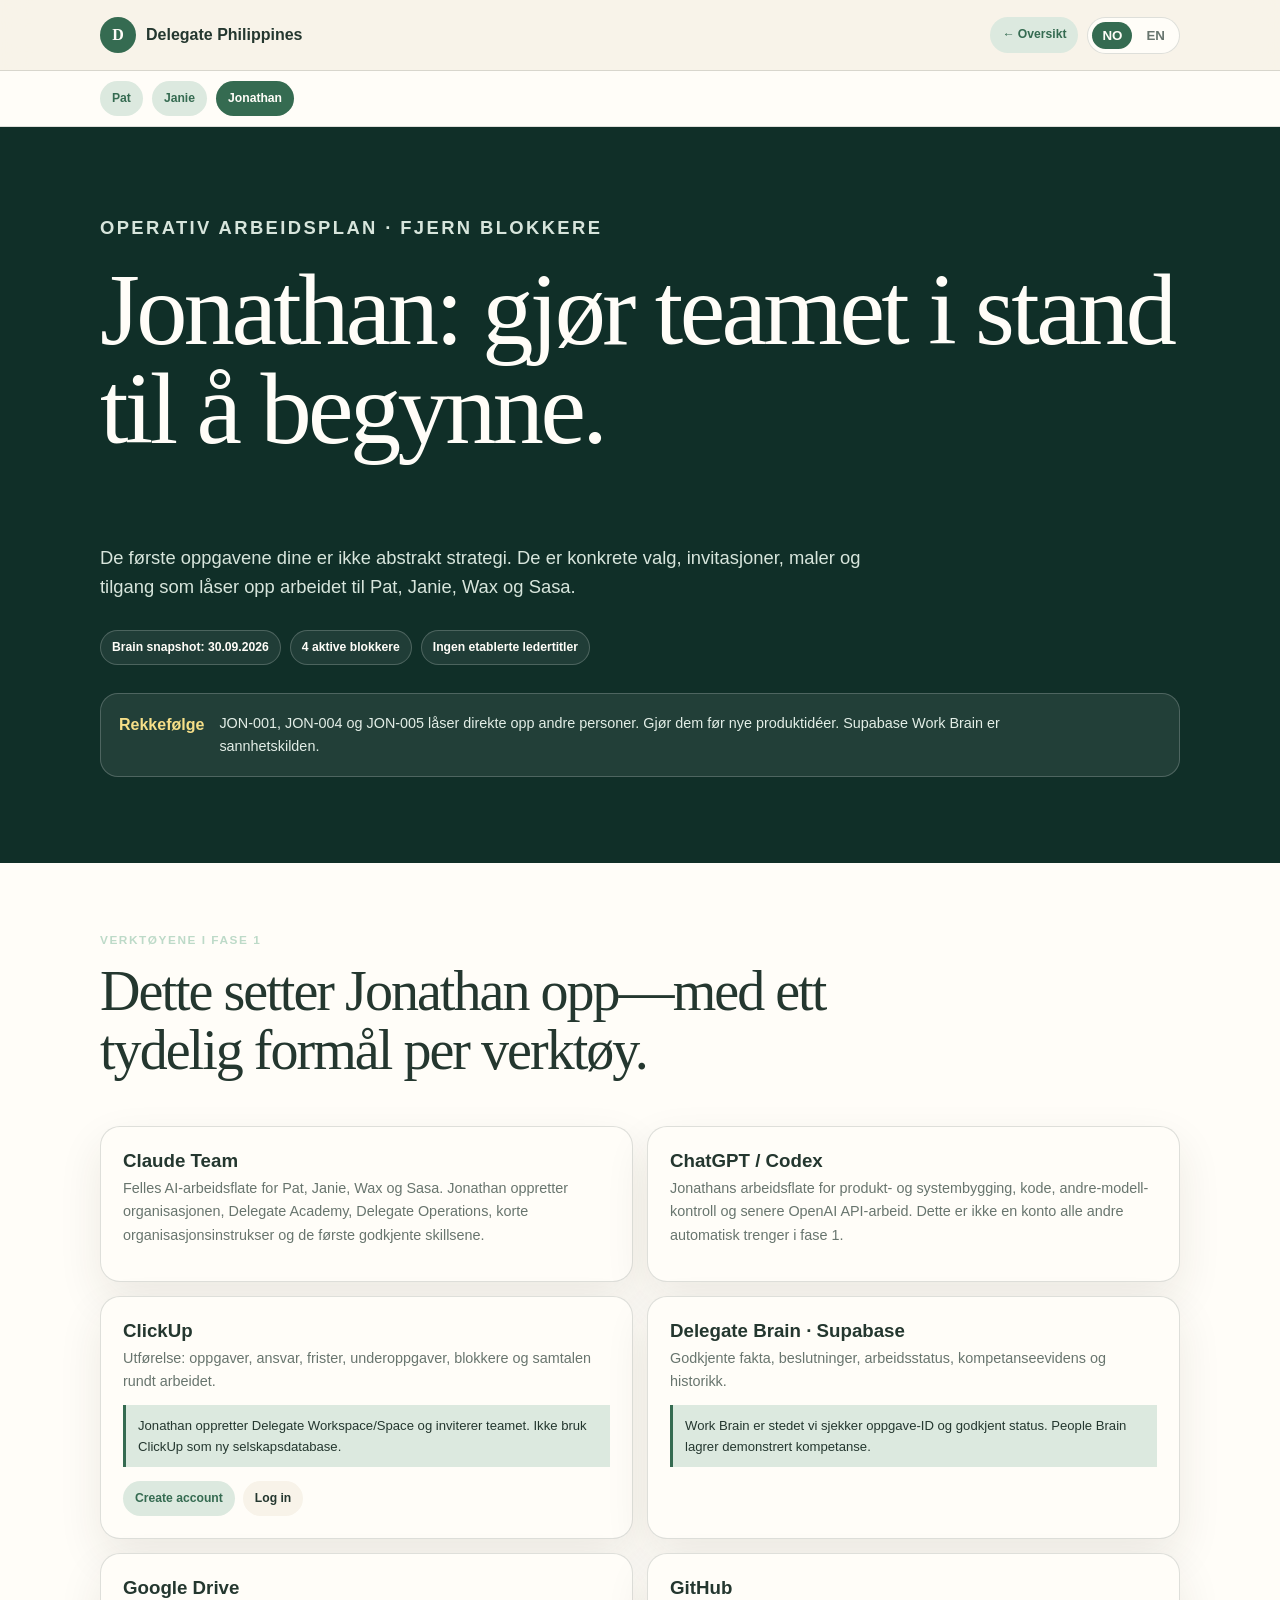
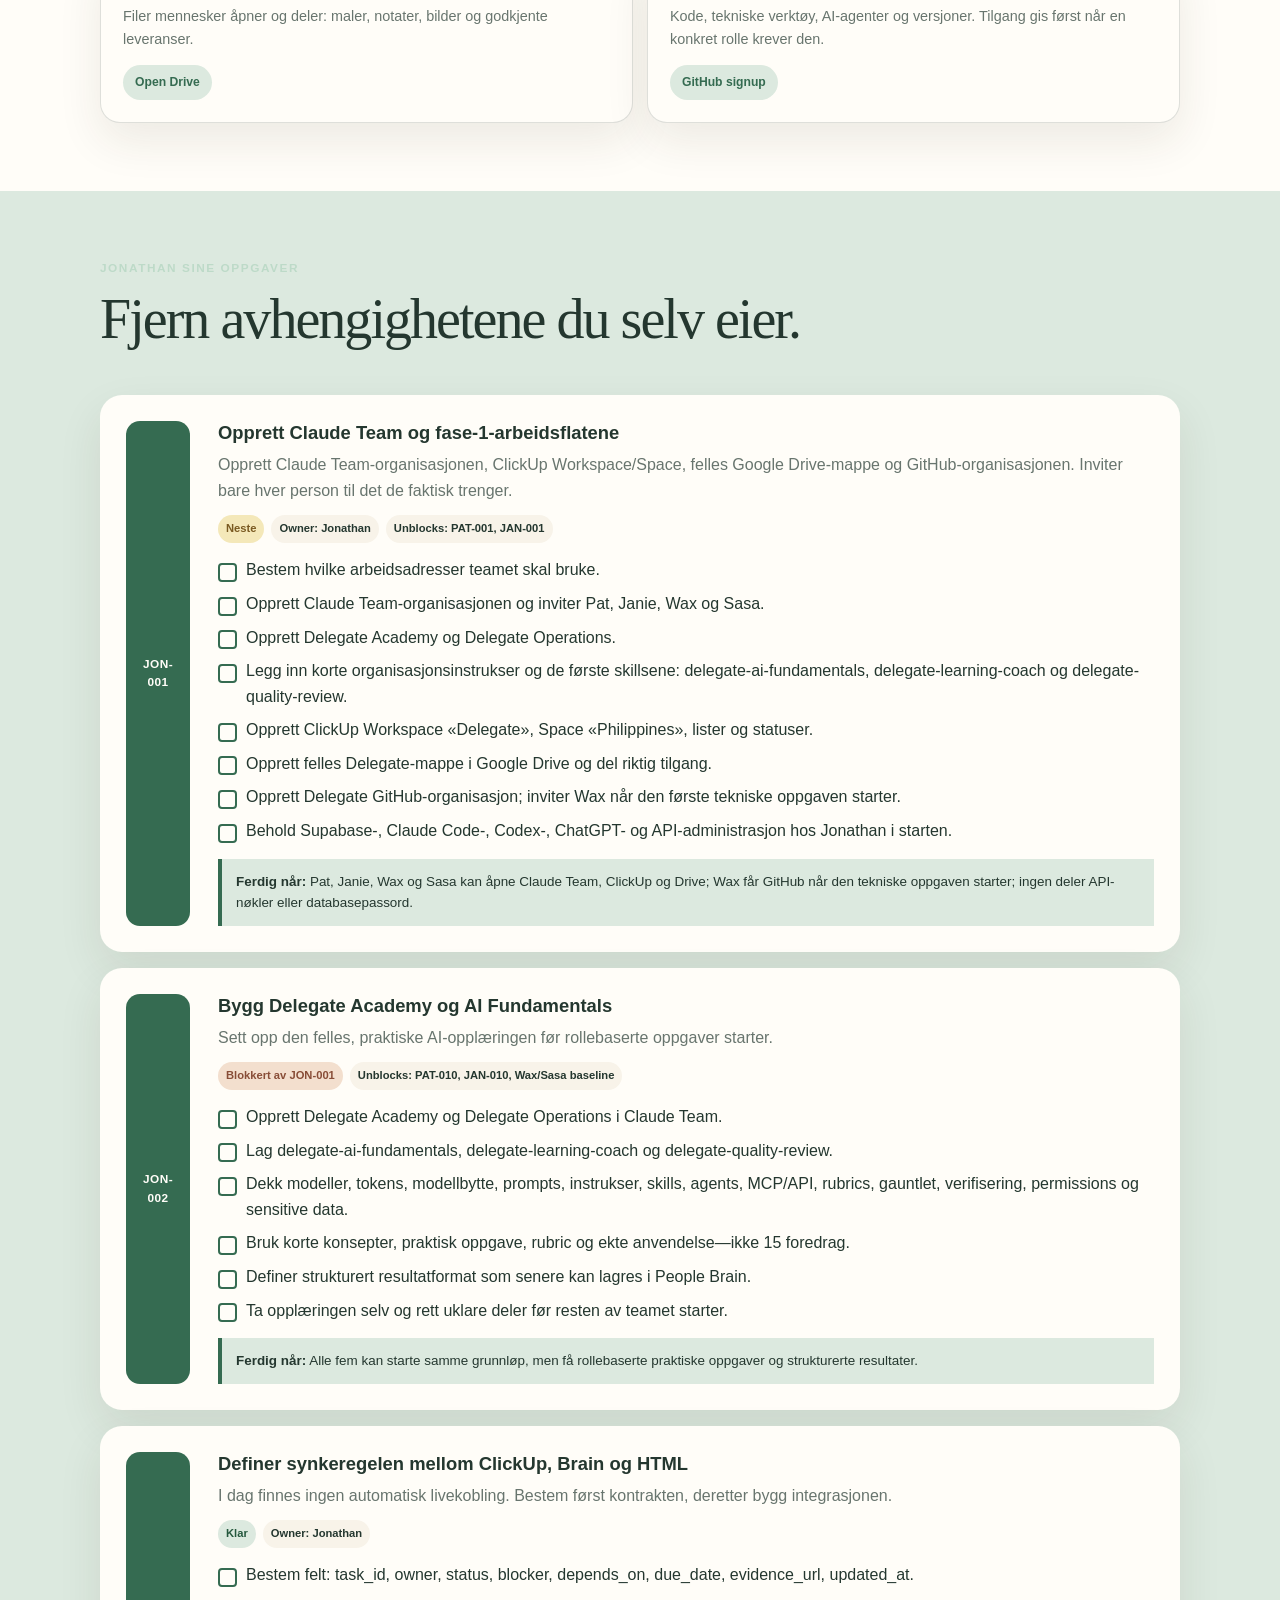
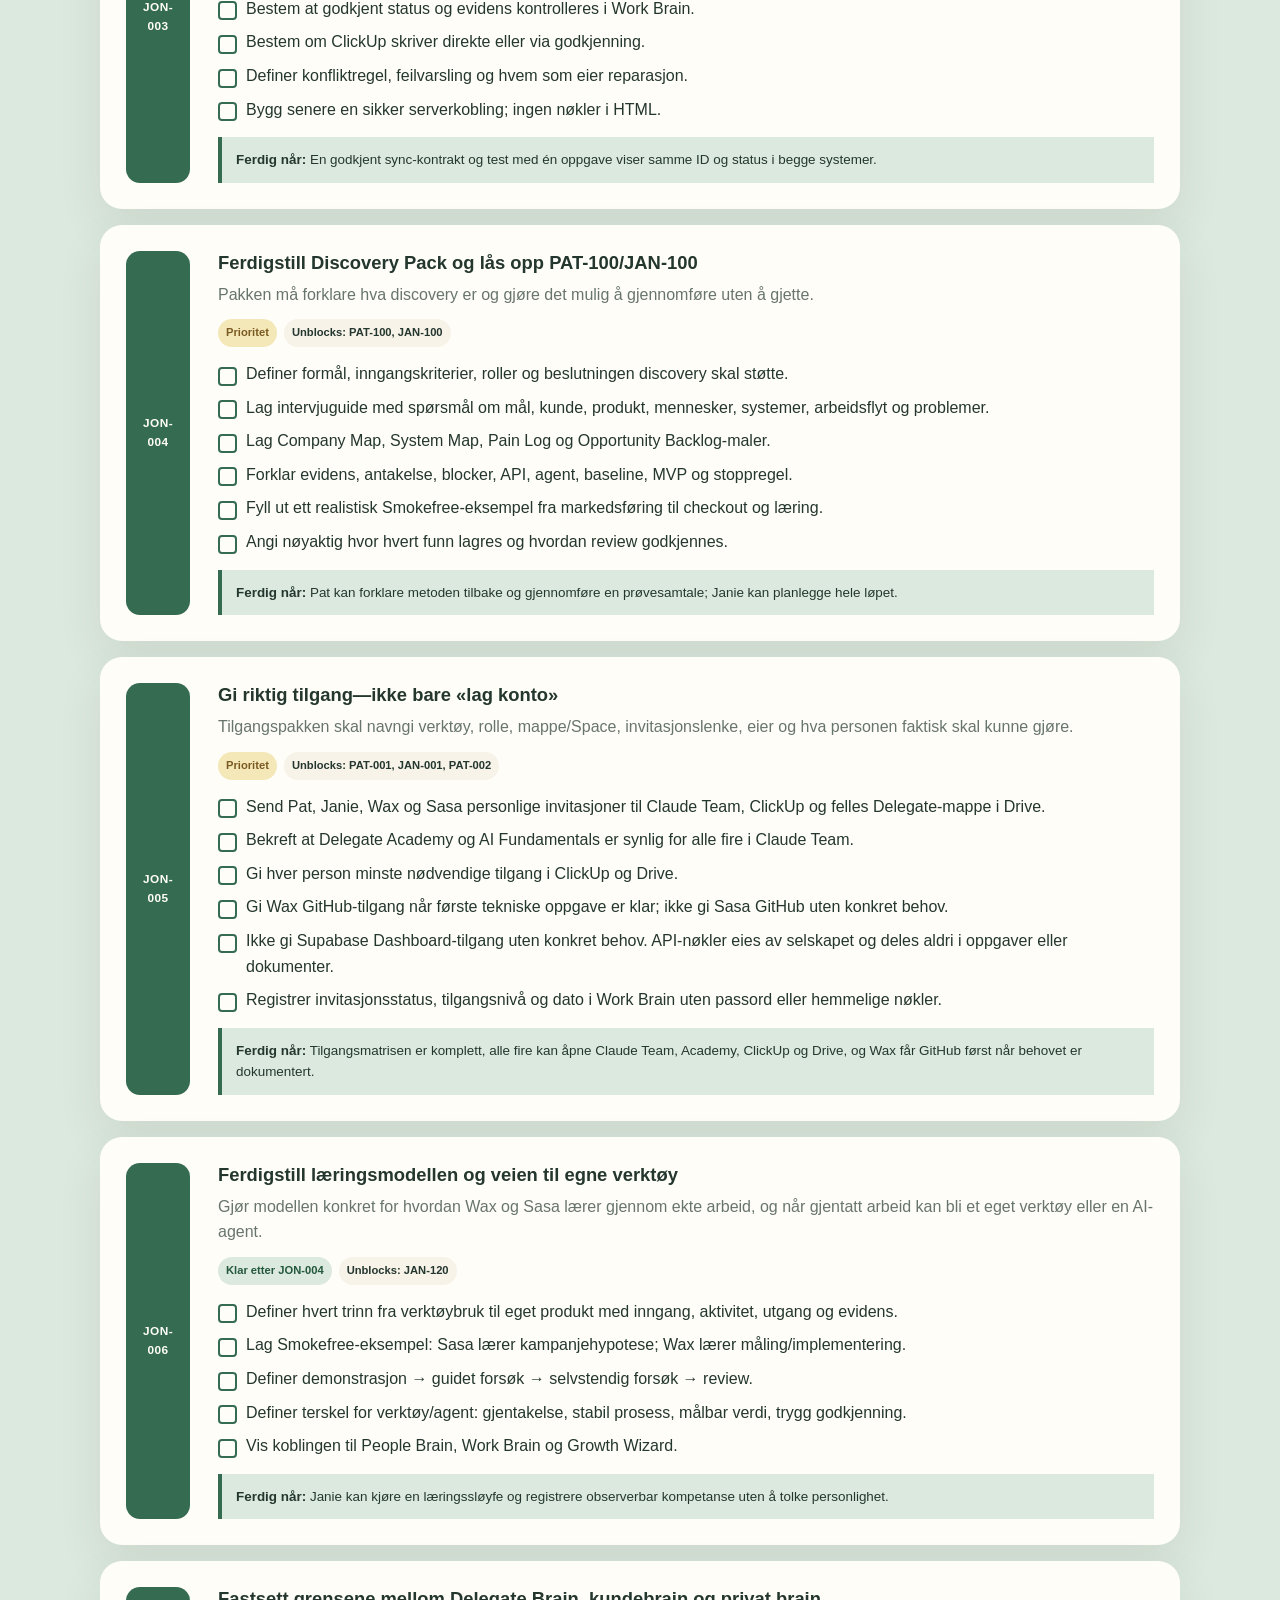
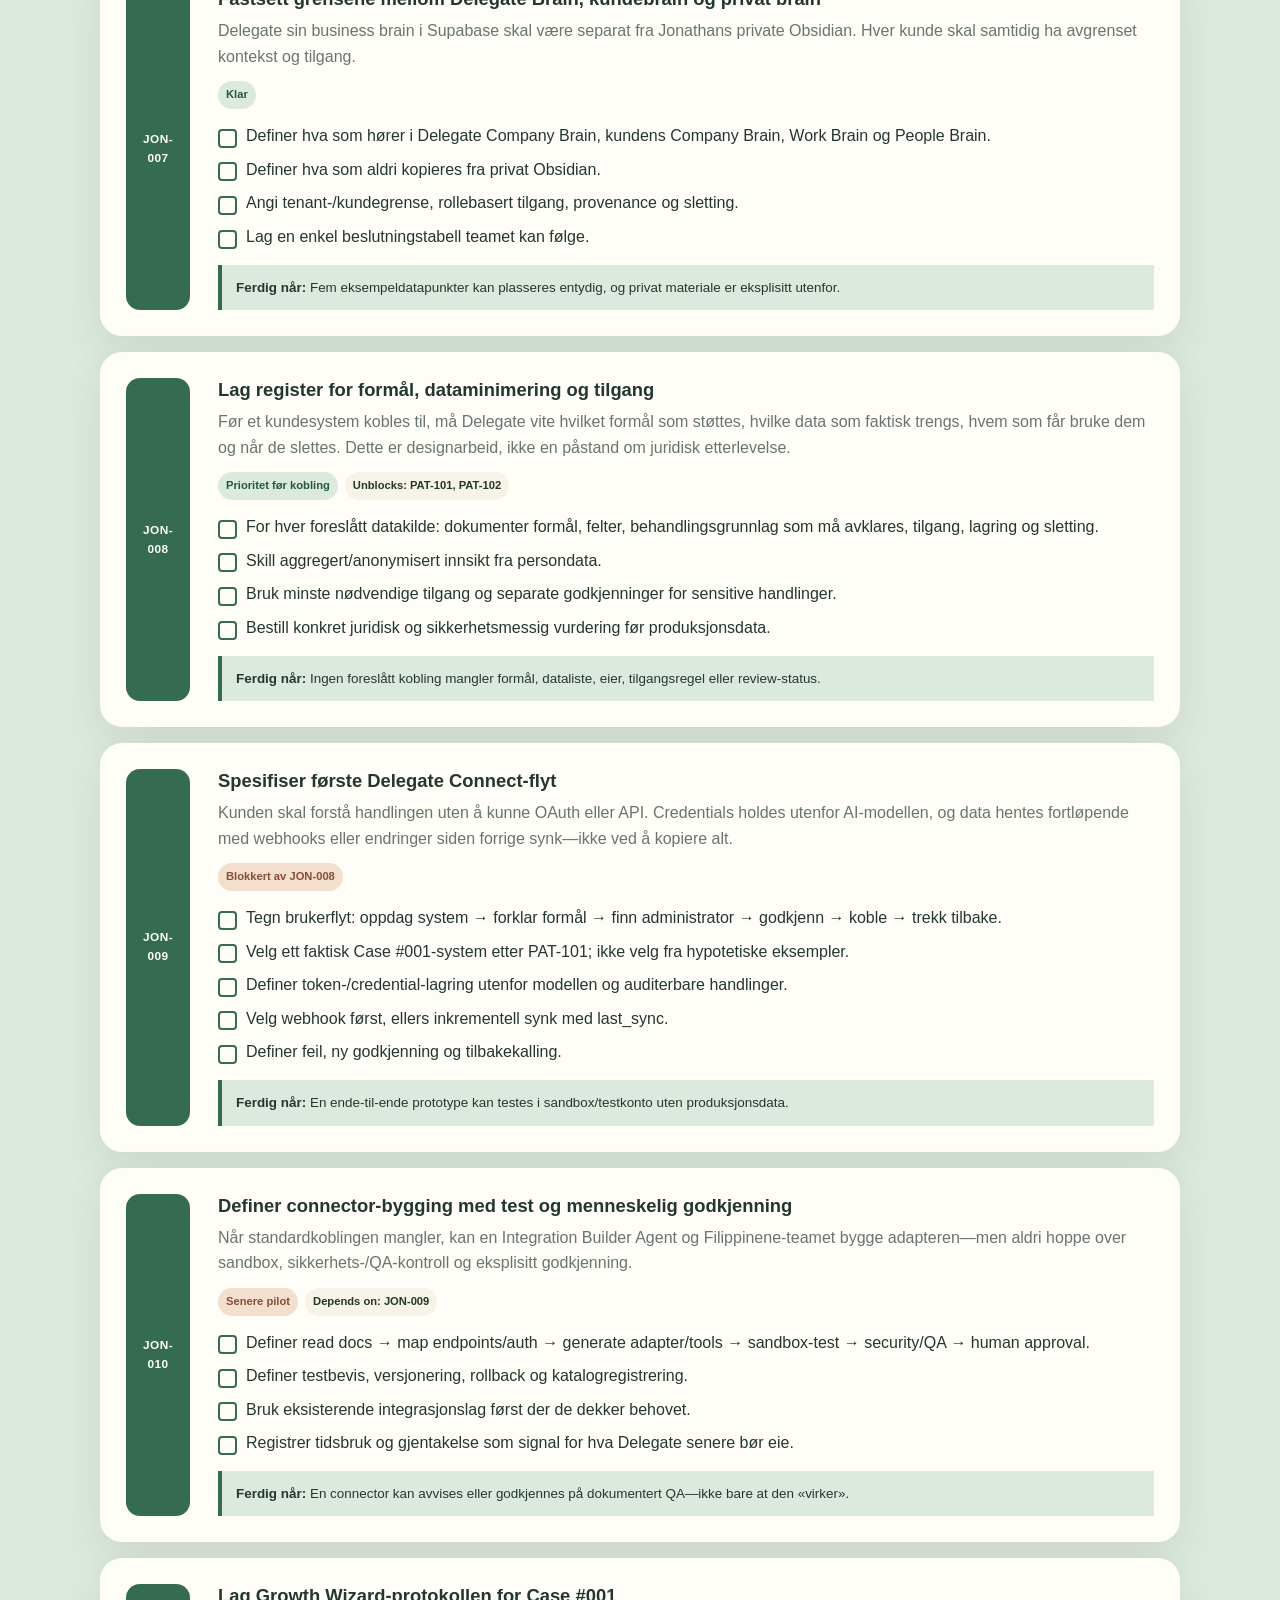
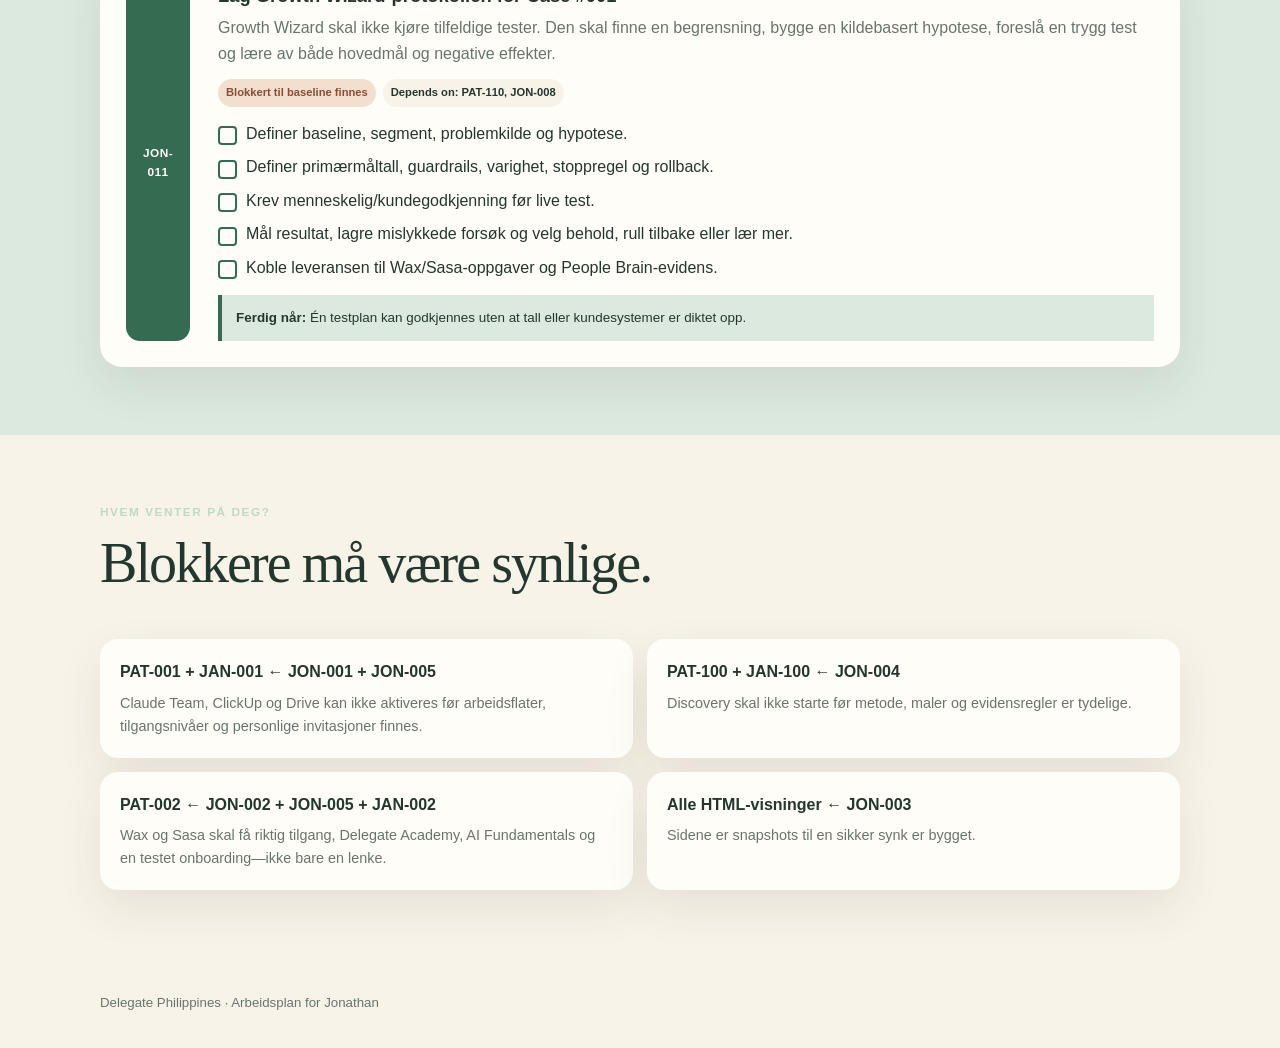
==== delegate-workplan-jonathan.html @ a048c8a1 "Initial import: Delegate blueprint/arbeidsplan-klynge Overført fra delegate-os/site/ til eget offent" ====
<!doctype html><html lang="no"><head><meta charset="utf-8"><meta name="viewport" content="width=device-width,initial-scale=1"><title>Jonathan — arbeidsplan | Delegate Philippines</title><link rel="stylesheet" href="delegate-workplan.css"></head><body>
<header class="topbar"><div class="page"><a class="brand" href="delegate-products-structure.html"><span class="mark">D</span>Delegate Philippines</a><div class="actions"><a class="back" href="delegate-products-structure.html#workplans">← <span data-no>Oversikt</span><span data-en>Overview</span></a><div class="language"><button data-lang="no" aria-pressed="true">NO</button><button data-lang="en" aria-pressed="false">EN</button></div></div></div></header>
<nav class="people-nav"><div class="page"><a class="person-link" href="delegate-workplan-pat.html">Pat</a><a class="person-link" href="delegate-workplan-janie.html">Janie</a><a class="person-link" aria-current="page" href="delegate-workplan-jonathan.html">Jonathan</a></div></nav>
<main><section class="hero"><div class="page"><p class="kicker" data-no>Operativ arbeidsplan · fjern blokkere</p><p class="kicker" data-en>Operational work plan · remove blockers</p><div data-no><h1>Jonathan: gjør teamet i stand til å begynne.</h1><p>De første oppgavene dine er ikke abstrakt strategi. De er konkrete valg, invitasjoner, maler og tilgang som låser opp arbeidet til Pat, Janie, Wax og Sasa.</p></div><div data-en><h1>Jonathan: enable the team to begin.</h1><p>Your first tasks are not abstract strategy. They are concrete decisions, invitations, templates and access that unlock Pat, Janie, Wax and Sasa.</p></div><div class="status-line"><span class="pill">Brain snapshot: 30.09.2026</span><span class="pill" data-no>4 aktive blokkere</span><span class="pill" data-en>4 active blockers</span><span class="pill" data-no>Ingen etablerte ledertitler</span><span class="pill" data-en>No established executive titles</span></div><div class="notice"><b data-no>Rekkefølge</b><b data-en>Sequence</b><p data-no>JON-001, JON-004 og JON-005 låser direkte opp andre personer. Gjør dem før nye produktidéer. Supabase Work Brain er sannhetskilden.</p><p data-en>JON-001, JON-004 and JON-005 directly unblock other people. Do them before new product ideas. Supabase Work Brain is the source of truth.</p></div></div></section>

<section class="section alt"><div class="page"><div class="intro" data-no><p class="kicker">Verktøyene i fase 1</p><h2>Dette setter Jonathan opp—med ett tydelig formål per verktøy.</h2></div><div class="intro" data-en><p class="kicker">Phase 1 tools</p><h2>Jonathan sets these up—with one clear purpose per tool.</h2></div><div class="tool-grid">
<article class="tool-card"><h3>Claude Team</h3><p data-no>Felles AI-arbeidsflate for Pat, Janie, Wax og Sasa. Jonathan oppretter organisasjonen, Delegate Academy, Delegate Operations, korte organisasjonsinstrukser og de første godkjente skillsene.</p><p data-en>Shared AI workspace for Pat, Janie, Wax and Sasa. Jonathan creates the organisation, Delegate Academy, Delegate Operations, short organisation instructions and the first approved skills.</p></article>
<article class="tool-card"><h3>ChatGPT / Codex</h3><p data-no>Jonathans arbeidsflate for produkt- og systembygging, kode, andre-modell-kontroll og senere OpenAI API-arbeid. Dette er ikke en konto alle andre automatisk trenger i fase 1.</p><p data-en>Jonathan's workspace for product and system building, code, second-model review and later OpenAI API work. It is not automatically required for everyone else in Phase 1.</p></article>
<article class="tool-card"><h3>ClickUp</h3><p data-no>Utførelse: oppgaver, ansvar, frister, underoppgaver, blokkere og samtalen rundt arbeidet.</p><p data-en>Execution: tasks, owners, deadlines, subtasks, blockers and work conversation.</p><div class="tool-rule" data-no>Jonathan oppretter Delegate Workspace/Space og inviterer teamet. Ikke bruk ClickUp som ny selskapsdatabase.</div><div class="tool-rule" data-en>Jonathan creates the Delegate Workspace/Space and invites the team. Do not use ClickUp as a new company database.</div><div class="tool-actions"><a class="tool-link" href="https://app.clickup.com/signup">Create account</a><a class="tool-link secondary" href="https://app.clickup.com/login">Log in</a></div></article>
<article class="tool-card"><h3>Delegate Brain · Supabase</h3><p data-no>Godkjente fakta, beslutninger, arbeidsstatus, kompetanseevidens og historikk.</p><p data-en>Approved facts, decisions, work status, competence evidence and history.</p><div class="tool-rule" data-no>Work Brain er stedet vi sjekker oppgave-ID og godkjent status. People Brain lagrer demonstrert kompetanse.</div><div class="tool-rule" data-en>Work Brain is where we check task IDs and approved status. People Brain stores demonstrated competence.</div></article>
<article class="tool-card"><h3>Google Drive</h3><p data-no>Filer mennesker åpner og deler: maler, notater, bilder og godkjente leveranser.</p><p data-en>Human-facing files: templates, notes, images and approved deliverables.</p><div class="tool-actions"><a class="tool-link" href="https://drive.google.com/">Open Drive</a></div></article>
<article class="tool-card"><h3>GitHub</h3><p data-no>Kode, tekniske verktøy, AI-agenter og versjoner. Tilgang gis først når en konkret rolle krever den.</p><p data-en>Code, technical tools, AI agents and versions. Access is granted when a concrete role requires it.</p><div class="tool-actions"><a class="tool-link" href="https://github.com/signup">GitHub signup</a></div></article>
</div></div></section>

<section class="section soft"><div class="page"><div class="intro" data-no><p class="kicker">Jonathan sine oppgaver</p><h2>Fjern avhengighetene du selv eier.</h2></div><div class="intro" data-en><p class="kicker">Jonathan's tasks</p><h2>Remove the dependencies you own.</h2></div><div class="task-grid">
<article class="task" data-task-id="JON-001"><div class="task-id">JON-001</div><div><h3 data-no>Opprett Claude Team og fase-1-arbeidsflatene</h3><h3 data-en>Create Claude Team and the Phase 1 workspaces</h3><p class="task-summary" data-no>Opprett Claude Team-organisasjonen, ClickUp Workspace/Space, felles Google Drive-mappe og GitHub-organisasjonen. Inviter bare hver person til det de faktisk trenger.</p><p class="task-summary" data-en>Create the Claude Team organisation, ClickUp Workspace/Space, shared Google Drive folder and GitHub organisation. Invite each person only to what they actually need.</p><div class="meta"><span class="next" data-no>Neste</span><span class="next" data-en>Next</span><span>Owner: Jonathan</span><span>Unblocks: PAT-001, JAN-001</span></div><ul class="subtasks" data-no><li>Bestem hvilke arbeidsadresser teamet skal bruke.</li><li>Opprett Claude Team-organisasjonen og inviter Pat, Janie, Wax og Sasa.</li><li>Opprett Delegate Academy og Delegate Operations.</li><li>Legg inn korte organisasjonsinstrukser og de første skillsene: delegate-ai-fundamentals, delegate-learning-coach og delegate-quality-review.</li><li>Opprett ClickUp Workspace «Delegate», Space «Philippines», lister og statuser.</li><li>Opprett felles Delegate-mappe i Google Drive og del riktig tilgang.</li><li>Opprett Delegate GitHub-organisasjon; inviter Wax når den første tekniske oppgaven starter.</li><li>Behold Supabase-, Claude Code-, Codex-, ChatGPT- og API-administrasjon hos Jonathan i starten.</li></ul><ul class="subtasks" data-en><li>Decide which work addresses the team will use.</li><li>Create the Claude Team organisation and invite Pat, Janie, Wax and Sasa.</li><li>Create Delegate Academy and Delegate Operations.</li><li>Add short organisation instructions and the first skills: delegate-ai-fundamentals, delegate-learning-coach and delegate-quality-review.</li><li>Create ClickUp Workspace “Delegate”, Space “Philippines”, lists and statuses.</li><li>Create the shared Delegate folder in Google Drive and grant the right access.</li><li>Create the Delegate GitHub organisation; invite Wax when the first technical task begins.</li><li>Keep Supabase, Claude Code, Codex, ChatGPT and API administration with Jonathan initially.</li></ul><div class="evidence" data-no><strong>Ferdig når:</strong> Pat, Janie, Wax og Sasa kan åpne Claude Team, ClickUp og Drive; Wax får GitHub når den tekniske oppgaven starter; ingen deler API-nøkler eller databasepassord.</div><div class="evidence" data-en><strong>Done when:</strong> Pat, Janie, Wax and Sasa can access Claude Team, ClickUp and Drive; Wax receives GitHub when technical work starts; no API keys or database passwords are shared.</div></div></article>

<article class="task" data-task-id="JON-002"><div class="task-id">JON-002</div><div><h3 data-no>Bygg Delegate Academy og AI Fundamentals</h3><h3 data-en>Build Delegate Academy and AI Fundamentals</h3><p class="task-summary" data-no>Sett opp den felles, praktiske AI-opplæringen før rollebaserte oppgaver starter.</p><p class="task-summary" data-en>Set up the shared practical AI training before role-specific work begins.</p><div class="meta"><span class="blocked" data-no>Blokkert av JON-001</span><span class="blocked" data-en>Blocked by JON-001</span><span>Unblocks: PAT-010, JAN-010, Wax/Sasa baseline</span></div><ul class="subtasks" data-no><li>Opprett Delegate Academy og Delegate Operations i Claude Team.</li><li>Lag delegate-ai-fundamentals, delegate-learning-coach og delegate-quality-review.</li><li>Dekk modeller, tokens, modellbytte, prompts, instrukser, skills, agents, MCP/API, rubrics, gauntlet, verifisering, permissions og sensitive data.</li><li>Bruk korte konsepter, praktisk oppgave, rubric og ekte anvendelse—ikke 15 foredrag.</li><li>Definer strukturert resultatformat som senere kan lagres i People Brain.</li><li>Ta opplæringen selv og rett uklare deler før resten av teamet starter.</li></ul><ul class="subtasks" data-en><li>Create Delegate Academy and Delegate Operations in Claude Team.</li><li>Create delegate-ai-fundamentals, delegate-learning-coach and delegate-quality-review.</li><li>Cover models, tokens, model switching, prompts, instructions, skills, agents, MCP/API, rubrics, gauntlets, verification, permissions and sensitive data.</li><li>Use short concepts, a practical task, rubric and real application—not 15 lectures.</li><li>Define a structured result format for later People Brain storage.</li><li>Complete the training yourself and fix unclear parts before the rest of the team starts.</li></ul><div class="evidence" data-no><strong>Ferdig når:</strong> Alle fem kan starte samme grunnløp, men få rollebaserte praktiske oppgaver og strukturerte resultater.</div><div class="evidence" data-en><strong>Done when:</strong> All five can start the same foundation while receiving role-specific practical tasks and structured results.</div></div></article>

<article class="task" data-task-id="JON-003"><div class="task-id">JON-003</div><div><h3 data-no>Definer synkeregelen mellom ClickUp, Brain og HTML</h3><h3 data-en>Define the sync rule between ClickUp, Brain and HTML</h3><p class="task-summary" data-no>I dag finnes ingen automatisk livekobling. Bestem først kontrakten, deretter bygg integrasjonen.</p><p class="task-summary" data-en>No automatic live connection exists today. Define the contract first, then build the integration.</p><div class="meta"><span class="ready" data-no>Klar</span><span class="ready" data-en>Ready</span><span>Owner: Jonathan</span></div><ul class="subtasks" data-no><li>Bestem felt: task_id, owner, status, blocker, depends_on, due_date, evidence_url, updated_at.</li><li>Bestem at godkjent status og evidens kontrolleres i Work Brain.</li><li>Bestem om ClickUp skriver direkte eller via godkjenning.</li><li>Definer konfliktregel, feilvarsling og hvem som eier reparasjon.</li><li>Bygg senere en sikker serverkobling; ingen nøkler i HTML.</li></ul><ul class="subtasks" data-en><li>Define fields: task_id, owner, status, blocker, depends_on, due_date, evidence_url, updated_at.</li><li>Use Work Brain to check approved status and evidence.</li><li>Decide whether ClickUp writes directly or through approval.</li><li>Define conflict rule, error alerts and repair owner.</li><li>Later build a secure server connection; no keys in HTML.</li></ul><div class="evidence" data-no><strong>Ferdig når:</strong> En godkjent sync-kontrakt og test med én oppgave viser samme ID og status i begge systemer.</div><div class="evidence" data-en><strong>Done when:</strong> An approved sync contract and one-task test show the same ID and status in both systems.</div></div></article>

<article class="task" data-task-id="JON-004"><div class="task-id">JON-004</div><div><h3 data-no>Ferdigstill Discovery Pack og lås opp PAT-100/JAN-100</h3><h3 data-en>Complete the Discovery Pack and unlock PAT-100/JAN-100</h3><p class="task-summary" data-no>Pakken må forklare hva discovery er og gjøre det mulig å gjennomføre uten å gjette.</p><p class="task-summary" data-en>The pack must explain discovery and make it executable without guessing.</p><div class="meta"><span class="next" data-no>Prioritet</span><span class="next" data-en>Priority</span><span>Unblocks: PAT-100, JAN-100</span></div><ul class="subtasks" data-no><li>Definer formål, inngangskriterier, roller og beslutningen discovery skal støtte.</li><li>Lag intervjuguide med spørsmål om mål, kunde, produkt, mennesker, systemer, arbeidsflyt og problemer.</li><li>Lag Company Map, System Map, Pain Log og Opportunity Backlog-maler.</li><li>Forklar evidens, antakelse, blocker, API, agent, baseline, MVP og stoppregel.</li><li>Fyll ut ett realistisk Smokefree-eksempel fra markedsføring til checkout og læring.</li><li>Angi nøyaktig hvor hvert funn lagres og hvordan review godkjennes.</li></ul><ul class="subtasks" data-en><li>Define purpose, entry criteria, roles and the decision discovery supports.</li><li>Create an interview guide for goals, customer, product, people, systems, workflow and problems.</li><li>Create Company Map, System Map, Pain Log and Opportunity Backlog templates.</li><li>Explain evidence, assumption, blocker, API, agent, baseline, MVP and stop rule.</li><li>Complete one realistic Smokefree example from marketing to checkout and learning.</li><li>State exactly where each finding is stored and how review is approved.</li></ul><div class="evidence" data-no><strong>Ferdig når:</strong> Pat kan forklare metoden tilbake og gjennomføre en prøvesamtale; Janie kan planlegge hele løpet.</div><div class="evidence" data-en><strong>Done when:</strong> Pat can teach the method back and run a practice interview; Janie can schedule the full process.</div></div></article>

<article class="task" data-task-id="JON-005"><div class="task-id">JON-005</div><div><h3 data-no>Gi riktig tilgang—ikke bare «lag konto»</h3><h3 data-en>Grant the right access—not merely “create account”</h3><p class="task-summary" data-no>Tilgangspakken skal navngi verktøy, rolle, mappe/Space, invitasjonslenke, eier og hva personen faktisk skal kunne gjøre.</p><p class="task-summary" data-en>The access package names the tool, role, folder/Space, invitation link, owner and what the person must actually be able to do.</p><div class="meta"><span class="next" data-no>Prioritet</span><span class="next" data-en>Priority</span><span>Unblocks: PAT-001, JAN-001, PAT-002</span></div><ul class="subtasks" data-no><li>Send Pat, Janie, Wax og Sasa personlige invitasjoner til Claude Team, ClickUp og felles Delegate-mappe i Drive.</li><li>Bekreft at Delegate Academy og AI Fundamentals er synlig for alle fire i Claude Team.</li><li>Gi hver person minste nødvendige tilgang i ClickUp og Drive.</li><li>Gi Wax GitHub-tilgang når første tekniske oppgave er klar; ikke gi Sasa GitHub uten konkret behov.</li><li>Ikke gi Supabase Dashboard-tilgang uten konkret behov. API-nøkler eies av selskapet og deles aldri i oppgaver eller dokumenter.</li><li>Registrer invitasjonsstatus, tilgangsnivå og dato i Work Brain uten passord eller hemmelige nøkler.</li></ul><ul class="subtasks" data-en><li>Send Pat, Janie, Wax and Sasa personal invitations to Claude Team, ClickUp and the shared Delegate Drive folder.</li><li>Confirm that Delegate Academy and AI Fundamentals are visible to all four in Claude Team.</li><li>Give each person the least necessary access in ClickUp and Drive.</li><li>Grant Wax GitHub access when the first technical task is ready; do not grant Sasa GitHub access without a concrete need.</li><li>Do not grant Supabase Dashboard access without a concrete need. API keys remain company-owned and are never shared in tasks or documents.</li><li>Record invitation status, access level and date in Work Brain without passwords or secret keys.</li></ul><div class="evidence" data-no><strong>Ferdig når:</strong> Tilgangsmatrisen er komplett, alle fire kan åpne Claude Team, Academy, ClickUp og Drive, og Wax får GitHub først når behovet er dokumentert.</div><div class="evidence" data-en><strong>Done when:</strong> The access matrix is complete, all four can access Claude Team, Academy, ClickUp and Drive, and Wax receives GitHub only after the need is documented.</div></div></article>

<article class="task" data-task-id="JON-006"><div class="task-id">JON-006</div><div><h3 data-no>Ferdigstill læringsmodellen og veien til egne verktøy</h3><h3 data-en>Complete the learning model and path to owned tools</h3><p class="task-summary" data-no>Gjør modellen konkret for hvordan Wax og Sasa lærer gjennom ekte arbeid, og når gjentatt arbeid kan bli et eget verktøy eller en AI-agent.</p><p class="task-summary" data-en>Make the model concrete for how Wax and Sasa learn through real work, and when repeated work may become an internal tool or AI agent.</p><div class="meta"><span class="ready" data-no>Klar etter JON-004</span><span class="ready" data-en>Ready after JON-004</span><span>Unblocks: JAN-120</span></div><ul class="subtasks" data-no><li>Definer hvert trinn fra verktøybruk til eget produkt med inngang, aktivitet, utgang og evidens.</li><li>Lag Smokefree-eksempel: Sasa lærer kampanjehypotese; Wax lærer måling/implementering.</li><li>Definer demonstrasjon → guidet forsøk → selvstendig forsøk → review.</li><li>Definer terskel for verktøy/agent: gjentakelse, stabil prosess, målbar verdi, trygg godkjenning.</li><li>Vis koblingen til People Brain, Work Brain og Growth Wizard.</li></ul><ul class="subtasks" data-en><li>Define each stage from tool use to owned product with entry, activity, exit and evidence.</li><li>Create Smokefree example: Sasa learns campaign hypothesis; Wax learns measurement/implementation.</li><li>Define demonstration → guided attempt → independent attempt → review.</li><li>Define tool/agent threshold: repetition, stable process, measurable value, safe approval.</li><li>Show the connection to People Brain, Work Brain and Growth Wizard.</li></ul><div class="evidence" data-no><strong>Ferdig når:</strong> Janie kan kjøre en læringssløyfe og registrere observerbar kompetanse uten å tolke personlighet.</div><div class="evidence" data-en><strong>Done when:</strong> Janie can run a learning loop and record observable competence without interpreting personality.</div></div></article>

<article class="task" data-task-id="JON-007"><div class="task-id">JON-007</div><div><h3 data-no>Fastsett grensene mellom Delegate Brain, kundebrain og privat brain</h3><h3 data-en>Define the boundaries between Delegate Brain, customer brains and private brain</h3><p class="task-summary" data-no>Delegate sin business brain i Supabase skal være separat fra Jonathans private Obsidian. Hver kunde skal samtidig ha avgrenset kontekst og tilgang.</p><p class="task-summary" data-en>Delegate's business brain in Supabase must remain separate from Jonathan's private Obsidian. Each customer also needs bounded context and access.</p><div class="meta"><span class="ready" data-no>Klar</span><span class="ready" data-en>Ready</span></div><ul class="subtasks" data-no><li>Definer hva som hører i Delegate Company Brain, kundens Company Brain, Work Brain og People Brain.</li><li>Definer hva som aldri kopieres fra privat Obsidian.</li><li>Angi tenant-/kundegrense, rollebasert tilgang, provenance og sletting.</li><li>Lag en enkel beslutningstabell teamet kan følge.</li></ul><ul class="subtasks" data-en><li>Define what belongs in Delegate Company Brain, customer Company Brain, Work Brain and People Brain.</li><li>Define what is never copied from private Obsidian.</li><li>Specify tenant/customer boundaries, role access, provenance and deletion.</li><li>Create a simple decision table for the team.</li></ul><div class="evidence" data-no><strong>Ferdig når:</strong> Fem eksempeldatapunkter kan plasseres entydig, og privat materiale er eksplisitt utenfor.</div><div class="evidence" data-en><strong>Done when:</strong> Five sample data points can be placed unambiguously and private material is explicitly out of scope.</div></div></article>

<article class="task" data-task-id="JON-008"><div class="task-id">JON-008</div><div><h3 data-no>Lag register for formål, dataminimering og tilgang</h3><h3 data-en>Create the purpose, minimisation and access register</h3><p class="task-summary" data-no>Før et kundesystem kobles til, må Delegate vite hvilket formål som støttes, hvilke data som faktisk trengs, hvem som får bruke dem og når de slettes. Dette er designarbeid, ikke en påstand om juridisk etterlevelse.</p><p class="task-summary" data-en>Before connecting a customer system, Delegate must know the purpose, minimum required data, permitted users and deletion rule. This is design work, not a legal-compliance claim.</p><div class="meta"><span class="ready" data-no>Prioritet før kobling</span><span class="ready" data-en>Priority before connection</span><span>Unblocks: PAT-101, PAT-102</span></div><ul class="subtasks" data-no><li>For hver foreslått datakilde: dokumenter formål, felter, behandlingsgrunnlag som må avklares, tilgang, lagring og sletting.</li><li>Skill aggregert/anonymisert innsikt fra persondata.</li><li>Bruk minste nødvendige tilgang og separate godkjenninger for sensitive handlinger.</li><li>Bestill konkret juridisk og sikkerhetsmessig vurdering før produksjonsdata.</li></ul><ul class="subtasks" data-en><li>For every proposed source document purpose, fields, legal basis to validate, access, retention and deletion.</li><li>Separate aggregated/de-identified insight from personal data.</li><li>Use least privilege and separate approval for sensitive actions.</li><li>Obtain concrete legal and security review before production data.</li></ul><div class="evidence" data-no><strong>Ferdig når:</strong> Ingen foreslått kobling mangler formål, dataliste, eier, tilgangsregel eller review-status.</div><div class="evidence" data-en><strong>Done when:</strong> No proposed connection lacks purpose, data list, owner, access rule or review status.</div></div></article>

<article class="task" data-task-id="JON-009"><div class="task-id">JON-009</div><div><h3 data-no>Spesifiser første Delegate Connect-flyt</h3><h3 data-en>Specify the first Delegate Connect flow</h3><p class="task-summary" data-no>Kunden skal forstå handlingen uten å kunne OAuth eller API. Credentials holdes utenfor AI-modellen, og data hentes fortløpende med webhooks eller endringer siden forrige synk—ikke ved å kopiere alt.</p><p class="task-summary" data-en>The customer should understand the action without knowing OAuth or APIs. Credentials stay outside the model, and data is collected through webhooks or changes since last sync—not by copying everything.</p><div class="meta"><span class="blocked" data-no>Blokkert av JON-008</span><span class="blocked" data-en>Blocked by JON-008</span></div><ul class="subtasks" data-no><li>Tegn brukerflyt: oppdag system → forklar formål → finn administrator → godkjenn → koble → trekk tilbake.</li><li>Velg ett faktisk Case #001-system etter PAT-101; ikke velg fra hypotetiske eksempler.</li><li>Definer token-/credential-lagring utenfor modellen og auditerbare handlinger.</li><li>Velg webhook først, ellers inkrementell synk med last_sync.</li><li>Definer feil, ny godkjenning og tilbakekalling.</li></ul><ul class="subtasks" data-en><li>Draw the user flow: detect system → explain purpose → find administrator → approve → connect → revoke.</li><li>Select one actual Case #001 system after PAT-101; not a hypothetical example.</li><li>Define token/credential storage outside the model and auditable actions.</li><li>Prefer webhooks, otherwise incremental sync with last_sync.</li><li>Define errors, re-consent and revocation.</li></ul><div class="evidence" data-no><strong>Ferdig når:</strong> En ende-til-ende prototype kan testes i sandbox/testkonto uten produksjonsdata.</div><div class="evidence" data-en><strong>Done when:</strong> An end-to-end prototype can be tested in a sandbox/test account without production data.</div></div></article>

<article class="task" data-task-id="JON-010"><div class="task-id">JON-010</div><div><h3 data-no>Definer connector-bygging med test og menneskelig godkjenning</h3><h3 data-en>Define connector building with testing and human approval</h3><p class="task-summary" data-no>Når standardkoblingen mangler, kan en Integration Builder Agent og Filippinene-teamet bygge adapteren—men aldri hoppe over sandbox, sikkerhets-/QA-kontroll og eksplisitt godkjenning.</p><p class="task-summary" data-en>When a standard connector is missing, an Integration Builder Agent and the Philippines team may build it—but never skip sandbox, security/QA and explicit approval.</p><div class="meta"><span class="blocked" data-no>Senere pilot</span><span class="blocked" data-en>Later pilot</span><span>Depends on: JON-009</span></div><ul class="subtasks" data-no><li>Definer read docs → map endpoints/auth → generate adapter/tools → sandbox-test → security/QA → human approval.</li><li>Definer testbevis, versjonering, rollback og katalogregistrering.</li><li>Bruk eksisterende integrasjonslag først der de dekker behovet.</li><li>Registrer tidsbruk og gjentakelse som signal for hva Delegate senere bør eie.</li></ul><ul class="subtasks" data-en><li>Define read docs → map endpoints/auth → generate adapter/tools → sandbox test → security/QA → human approval.</li><li>Define test evidence, versioning, rollback and catalogue registration.</li><li>Use existing integration plumbing first where it meets the need.</li><li>Record time and repetition as a signal for what Delegate may later own.</li></ul><div class="evidence" data-no><strong>Ferdig når:</strong> En connector kan avvises eller godkjennes på dokumentert QA—ikke bare at den «virker».</div><div class="evidence" data-en><strong>Done when:</strong> A connector can be rejected or approved on documented QA—not merely that it “works”.</div></div></article>

<article class="task" data-task-id="JON-011"><div class="task-id">JON-011</div><div><h3 data-no>Lag Growth Wizard-protokollen for Case #001</h3><h3 data-en>Create the Growth Wizard protocol for Case #001</h3><p class="task-summary" data-no>Growth Wizard skal ikke kjøre tilfeldige tester. Den skal finne en begrensning, bygge en kildebasert hypotese, foreslå en trygg test og lære av både hovedmål og negative effekter.</p><p class="task-summary" data-en>Growth Wizard must not run random tests. It finds a constraint, forms a sourced hypothesis, proposes a safe test and learns from both the primary metric and negative effects.</p><div class="meta"><span class="blocked" data-no>Blokkert til baseline finnes</span><span class="blocked" data-en>Blocked until baseline exists</span><span>Depends on: PAT-110, JON-008</span></div><ul class="subtasks" data-no><li>Definer baseline, segment, problemkilde og hypotese.</li><li>Definer primærmåltall, guardrails, varighet, stoppregel og rollback.</li><li>Krev menneskelig/kundegodkjenning før live test.</li><li>Mål resultat, lagre mislykkede forsøk og velg behold, rull tilbake eller lær mer.</li><li>Koble leveransen til Wax/Sasa-oppgaver og People Brain-evidens.</li></ul><ul class="subtasks" data-en><li>Define baseline, segment, problem source and hypothesis.</li><li>Define primary metric, guardrails, duration, stop rule and rollback.</li><li>Require human/customer approval before any live test.</li><li>Measure, retain failed attempts and choose keep, roll back or learn more.</li><li>Connect delivery to Wax/Sasa tasks and People Brain evidence.</li></ul><div class="evidence" data-no><strong>Ferdig når:</strong> Én testplan kan godkjennes uten at tall eller kundesystemer er diktet opp.</div><div class="evidence" data-en><strong>Done when:</strong> One test plan can be approved without inventing metrics or customer systems.</div></div></article>
</div></div></section>

<section class="section"><div class="page"><div class="intro" data-no><p class="kicker">Hvem venter på deg?</p><h2>Blokkere må være synlige.</h2></div><div class="intro" data-en><p class="kicker">Who is waiting on you?</p><h2>Blockers must be visible.</h2></div><div class="blocker-board"><article class="blocker"><strong>PAT-001 + JAN-001 ← JON-001 + JON-005</strong><p data-no>Claude Team, ClickUp og Drive kan ikke aktiveres før arbeidsflater, tilgangsnivåer og personlige invitasjoner finnes.</p><p data-en>Claude Team, ClickUp and Drive cannot be activated until the workspaces, access levels and personal invitations exist.</p></article><article class="blocker"><strong>PAT-100 + JAN-100 ← JON-004</strong><p data-no>Discovery skal ikke starte før metode, maler og evidensregler er tydelige.</p><p data-en>Discovery should not start before method, templates and evidence rules are clear.</p></article><article class="blocker"><strong>PAT-002 ← JON-002 + JON-005 + JAN-002</strong><p data-no>Wax og Sasa skal få riktig tilgang, Delegate Academy, AI Fundamentals og en testet onboarding—ikke bare en lenke.</p><p data-en>Wax and Sasa need correct access, Delegate Academy, AI Fundamentals and tested onboarding—not merely a link.</p></article><article class="blocker"><strong>Alle HTML-visninger ← JON-003</strong><p data-no>Sidene er snapshots til en sikker synk er bygget.</p><p data-en>The pages are snapshots until secure sync is built.</p></article></div></div></section></main>
<footer><div class="page"><span data-no>Delegate Philippines · Arbeidsplan for Jonathan</span><span data-en>Delegate Philippines · Work plan for Jonathan</span></div></footer><script>document.querySelectorAll('[data-lang]').forEach(b=>b.addEventListener('click',()=>{const en=b.dataset.lang==='en';document.body.classList.toggle('lang-en',en);document.documentElement.lang=en?'en':'no';document.querySelectorAll('[data-lang]').forEach(x=>x.setAttribute('aria-pressed',String(x===b)));}));</script></body></html>
---- delegate-workplan.css ----
:root {
  --paper:#f8f3e9; --white:#fffdf8; --ink:#24372f; --muted:#68756e;
  --green:#356b51; --dark:#102f28; --soft:#dce9df; --yellow:#f4e8b9;
  --peach:#f3dfce; --line:rgba(36,55,47,.15); --shadow:0 18px 45px rgba(55,43,27,.09);
}
*{box-sizing:border-box}html{scroll-behavior:smooth}body{margin:0;color:var(--ink);background:var(--paper);font:16px/1.6 Inter,ui-sans-serif,-apple-system,BlinkMacSystemFont,"Segoe UI",sans-serif}a{color:var(--green)}h1,h2,h3,p{margin-top:0}h1,h2{font-family:Georgia,"Times New Roman",serif;font-weight:500;letter-spacing:-.035em}h1{font-size:clamp(3rem,8vw,6.4rem);line-height:.96}h2{font-size:clamp(2rem,5vw,3.5rem);line-height:1.05}h3{line-height:1.3}.page{width:min(100% - 40px,1080px);margin-inline:auto}
.topbar{position:sticky;top:0;z-index:10;border-bottom:1px solid var(--line);background:rgba(248,243,233,.96);backdrop-filter:blur(14px)}.topbar .page{min-height:70px;display:flex;align-items:center;justify-content:space-between;gap:18px}.brand{display:flex;align-items:center;gap:10px;color:var(--ink);text-decoration:none;font-weight:850}.mark{width:36px;height:36px;display:grid;place-items:center;border-radius:50%;color:var(--white);background:var(--green);font-family:Georgia,serif}.actions{display:flex;align-items:center;gap:9px}.back,.person-link,.tool-link{padding:8px 12px;border-radius:999px;color:var(--green);background:var(--soft);text-decoration:none;font-size:.76rem;font-weight:850}.language{display:flex;gap:4px;padding:4px;border:1px solid var(--line);border-radius:999px;background:var(--white)}.language button{border:0;border-radius:999px;padding:6px 10px;color:var(--muted);background:transparent;font-weight:850}.language button[aria-pressed=true]{color:var(--white);background:var(--green)}
.people-nav{border-bottom:1px solid var(--line);background:var(--white)}.people-nav .page{display:flex;gap:9px;padding-block:10px;overflow:auto}.people-nav a[aria-current=page]{color:var(--white);background:var(--green)}
.hero{padding:86px 0;color:var(--white);background:var(--dark)}.kicker{color:#bddac8;font-size:.74rem;font-weight:900;letter-spacing:.13em;text-transform:uppercase}.hero p{max-width:790px;color:#d7e5dc;font-size:1.15rem}.status-line{display:flex;flex-wrap:wrap;gap:9px;margin-top:28px}.pill{padding:7px 11px;border:1px solid rgba(255,255,255,.2);border-radius:999px;background:rgba(255,255,255,.07);font-size:.76rem;font-weight:800}.notice{display:grid;grid-template-columns:auto 1fr;gap:15px;margin-top:28px;padding:18px;border:1px solid rgba(255,255,255,.2);border-radius:18px;background:rgba(255,255,255,.08)}.notice b{color:#f6df88}.notice p{margin:0;color:#e3eee7;font-size:.9rem}
.section{padding:68px 0}.section.alt{background:var(--white)}.section.soft{background:var(--soft)}.intro{max-width:800px;margin-bottom:30px}.intro>p:last-child{color:var(--muted)}
.tool-grid{display:grid;grid-template-columns:repeat(2,1fr);gap:14px}.tool-card{padding:22px;border:1px solid var(--line);border-radius:20px;background:var(--white);box-shadow:var(--shadow)}.tool-card h3{margin-bottom:4px}.tool-card p{margin-bottom:12px;color:var(--muted);font-size:.9rem}.tool-card .tool-rule{padding:10px 12px;border-left:3px solid var(--green);background:var(--soft);color:var(--ink);font-size:.82rem}.tool-actions{display:flex;flex-wrap:wrap;gap:8px;margin-top:14px}.tool-link{display:inline-block}.tool-link.secondary{color:var(--ink);background:var(--paper)}
.task-grid{display:grid;gap:16px}.task{display:grid;grid-template-columns:72px 1fr;gap:20px;padding:26px;border-radius:22px;background:var(--white);box-shadow:var(--shadow)}.task-id{width:64px;min-height:48px;display:grid;place-items:center;padding:8px;border-radius:14px;color:var(--white);background:var(--green);font-size:.74rem;font-weight:900;letter-spacing:.04em;text-align:center}.task h3{margin-bottom:7px;font-size:1.15rem}.task-summary{margin-bottom:12px;color:var(--muted)}.meta{display:flex;flex-wrap:wrap;gap:7px;margin-bottom:14px}.meta span{padding:5px 8px;border-radius:999px;background:var(--paper);font-size:.7rem;font-weight:850}.meta .ready{color:#24583d;background:var(--soft)}.meta .blocked{color:#884d37;background:var(--peach)}.meta .next{color:#7a5a21;background:var(--yellow)}
.subtasks{display:grid;gap:8px;margin:14px 0 0;padding:0;list-style:none}.subtasks li{position:relative;padding-left:28px}.subtasks li::before{content:"";position:absolute;left:0;top:.35em;width:15px;height:15px;border:2px solid var(--green);border-radius:4px;background:var(--white)}.dependency,.evidence{margin-top:15px;padding:12px 14px;font-size:.84rem}.dependency{border-left:4px solid #c87854;background:var(--peach)}.evidence{border-left:4px solid var(--green);background:var(--soft)}
.blocker-board{display:grid;grid-template-columns:repeat(2,1fr);gap:14px}.blocker{padding:20px;border-radius:18px;background:var(--white);box-shadow:var(--shadow)}.blocker strong{display:block;margin-bottom:7px}.blocker p{margin:0;color:var(--muted);font-size:.9rem}
.discovery-flow{display:grid;grid-template-columns:repeat(5,1fr);gap:10px}.gate{position:relative;min-height:180px;padding:20px;border-radius:18px;background:var(--white);box-shadow:var(--shadow)}.gate:not(:last-child)::after{content:"→";position:absolute;right:-16px;top:25px;z-index:2;width:25px;height:25px;display:grid;place-items:center;border-radius:50%;color:var(--white);background:var(--green)}.gate b{display:block;margin-bottom:12px;color:var(--green)}.gate p{margin:0;color:var(--muted);font-size:.84rem}
.sync-box{display:grid;grid-template-columns:.75fr 1.25fr;gap:24px;padding:28px;border:1px solid var(--line);border-radius:24px;background:var(--paper)}.sync-box strong{font:500 1.5rem Georgia,serif}.sync-box p{margin:0;color:var(--muted)}.rule{margin-top:18px;padding:18px;border-left:4px solid #c87854;background:var(--peach)}.fineprint{color:var(--muted);font-size:.82rem}footer{padding:34px 0;color:var(--muted);font-size:.83rem}
.task[data-task-id="PAT-001"],.task[data-task-id="JAN-001"],.task[data-task-id="JON-001"]{order:1}.task[data-task-id="PAT-002"],.task[data-task-id="JAN-002"],.task[data-task-id="JON-003"]{order:2}.task[data-task-id="PAT-100"],.task[data-task-id="JAN-100"],.task[data-task-id="JON-004"]{order:3}.task[data-task-id="PAT-101"],.task[data-task-id="JAN-110"],.task[data-task-id="JON-005"]{order:4}.task[data-task-id="PAT-102"],.task[data-task-id="JAN-120"],.task[data-task-id="JON-006"]{order:5}.task[data-task-id="PAT-110"],.task[data-task-id="JAN-111"],.task[data-task-id="JON-007"]{order:6}.task[data-task-id="PAT-120"],.task[data-task-id="JON-008"]{order:7}.task[data-task-id="JON-009"]{order:8}.task[data-task-id="JON-010"]{order:9}.task[data-task-id="JON-011"]{order:10}
.task[data-task-id="PAT-010"],.task[data-task-id="JAN-010"],.task[data-task-id="JON-002"]{order:2}.task[data-task-id="PAT-002"],.task[data-task-id="JAN-002"],.task[data-task-id="JON-003"]{order:3}.task[data-task-id="PAT-100"],.task[data-task-id="JAN-100"],.task[data-task-id="JON-004"]{order:4}.task[data-task-id="PAT-101"],.task[data-task-id="JAN-110"],.task[data-task-id="JON-005"]{order:5}.task[data-task-id="PAT-102"],.task[data-task-id="JAN-120"],.task[data-task-id="JON-006"]{order:6}.task[data-task-id="PAT-110"],.task[data-task-id="JAN-111"],.task[data-task-id="JON-007"]{order:7}.task[data-task-id="PAT-120"],.task[data-task-id="JON-008"]{order:8}.task[data-task-id="JON-009"]{order:9}.task[data-task-id="JON-010"]{order:10}.task[data-task-id="JON-011"]{order:11}
[data-en]{display:none}body.lang-en [data-no]{display:none}body.lang-en [data-en]{display:revert}
@media(max-width:860px){.discovery-flow{grid-template-columns:1fr 1fr}.gate:not(:last-child)::after{display:none}.tool-grid,.blocker-board,.sync-box{grid-template-columns:1fr}}@media(max-width:600px){.page{width:min(100% - 28px,1080px)}.back{display:none}.hero{padding:60px 0}.task{grid-template-columns:1fr}.actions .person-link{display:none}.discovery-flow{grid-template-columns:1fr}}
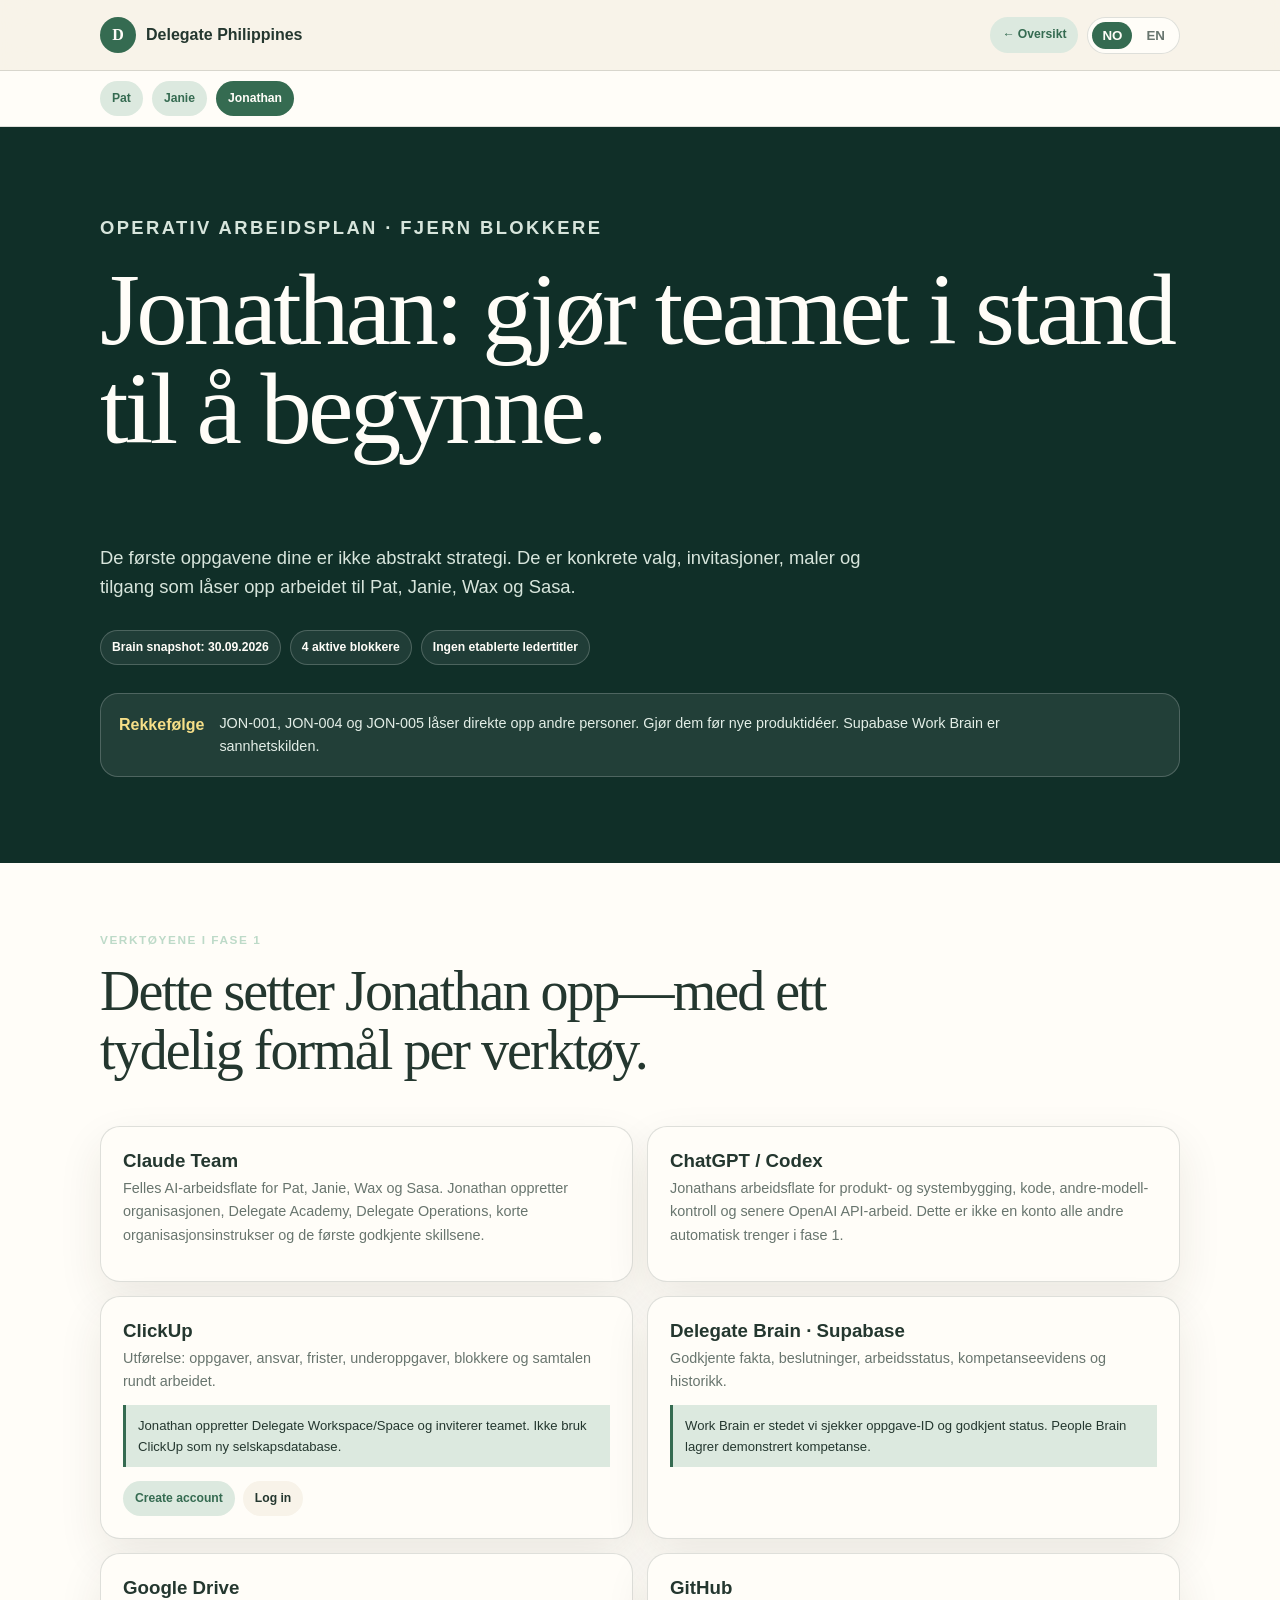
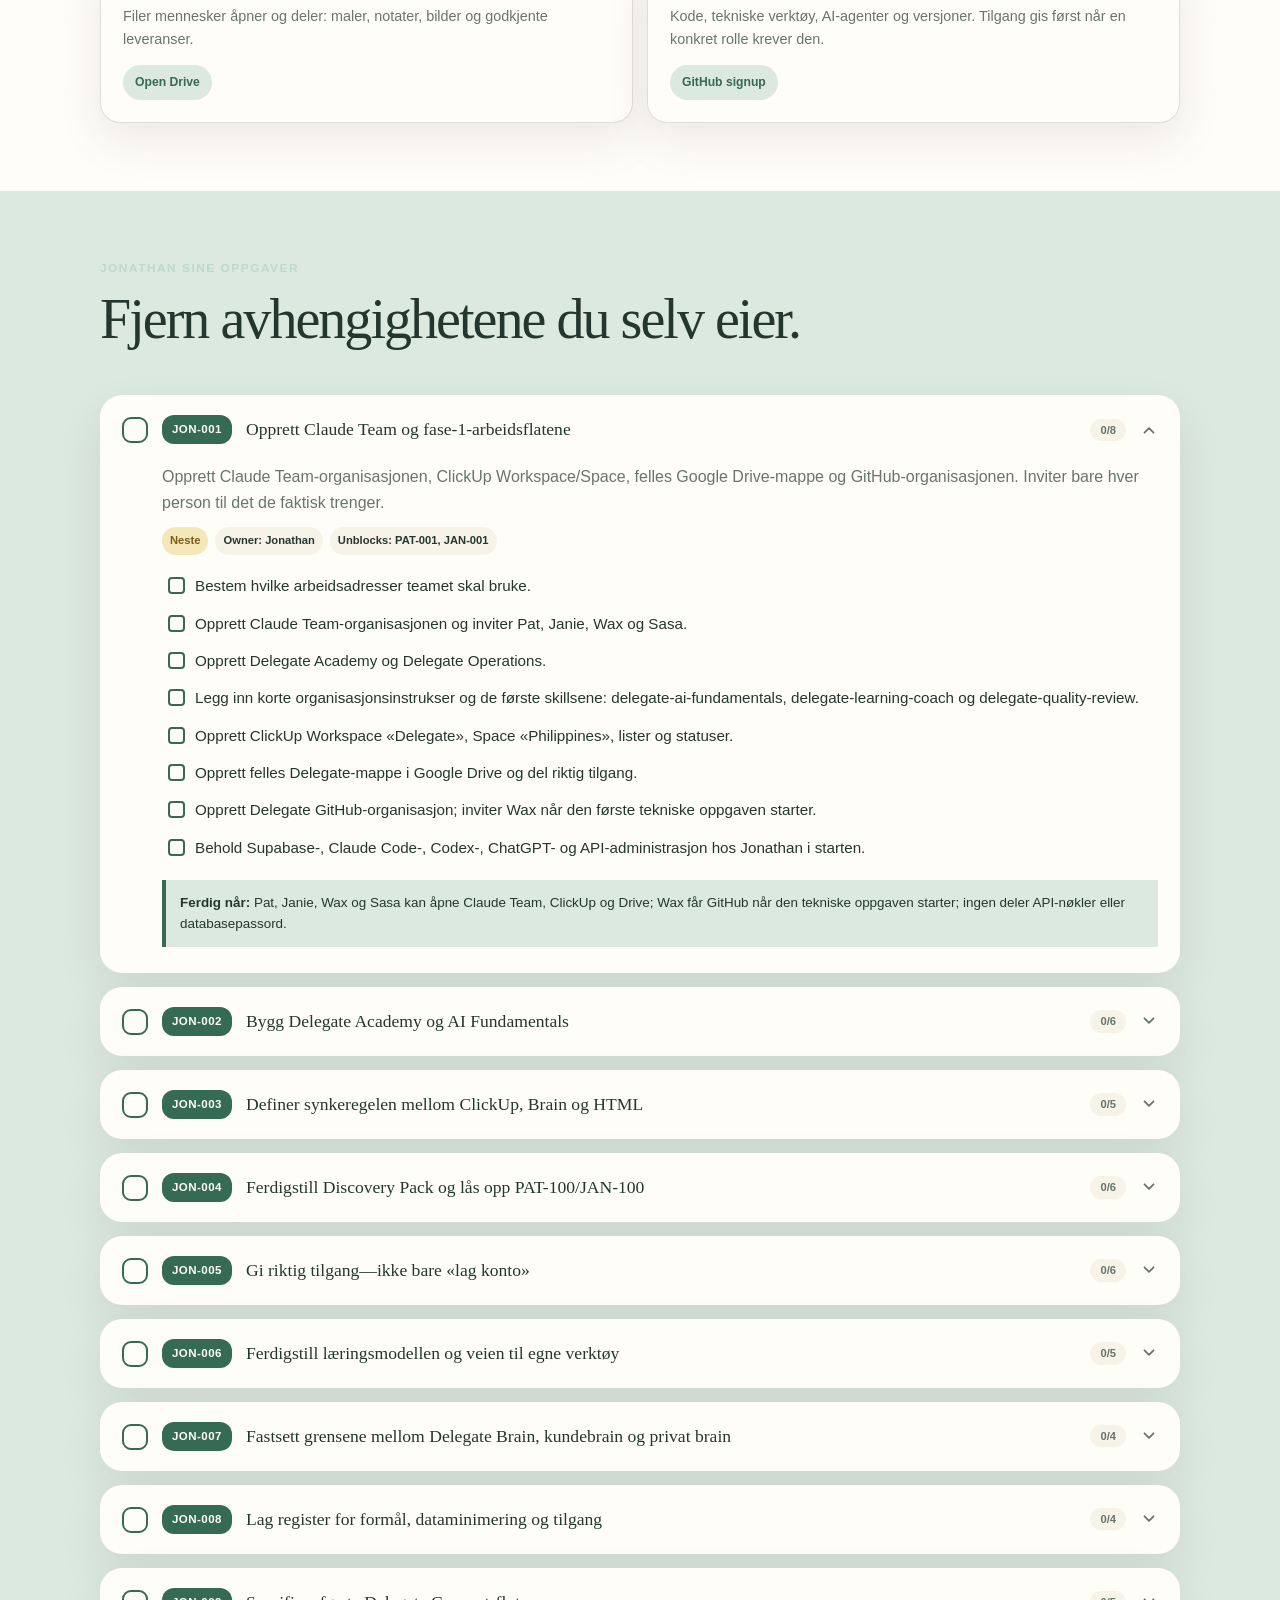
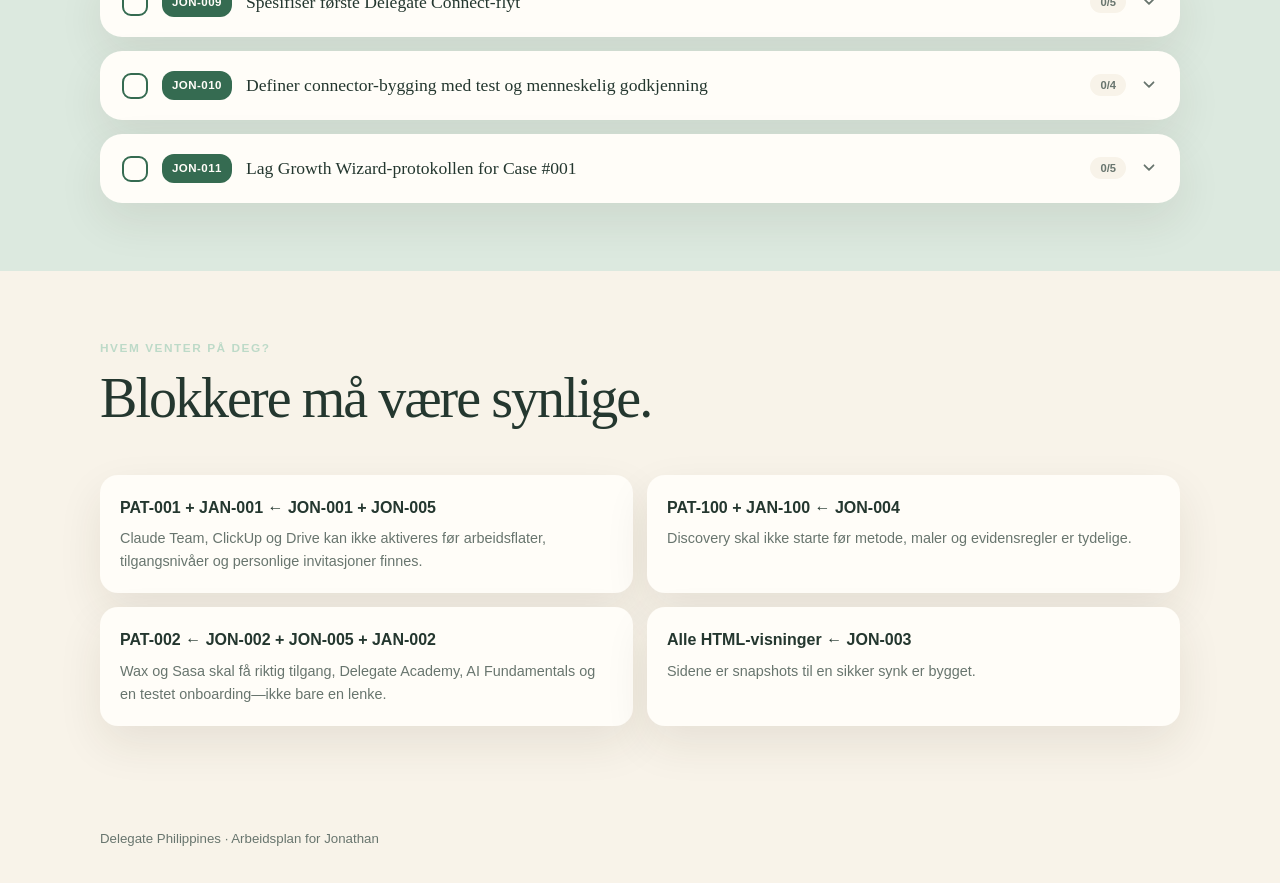
==== commit 99b785f3: "Gjør arbeidsplan-oppgavene interaktive: avhuking, collapse, lokal lagring - Hver oppgave (JON-*/PAT-" ====
--- a/delegate-workplan-jonathan.html
+++ b/delegate-workplan-jonathan.html
@@ -1,4 +1,4 @@
-<!doctype html><html lang="no"><head><meta charset="utf-8"><meta name="viewport" content="width=device-width,initial-scale=1"><title>Jonathan — arbeidsplan | Delegate Philippines</title><link rel="stylesheet" href="delegate-workplan.css"></head><body>
+<!doctype html><html lang="no"><head><meta charset="utf-8"><meta name="viewport" content="width=device-width,initial-scale=1"><title>Jonathan — arbeidsplan | Delegate Philippines</title><link rel="stylesheet" href="delegate-workplan.css"><script defer src="delegate-workplan.js"></script></head><body>
 <header class="topbar"><div class="page"><a class="brand" href="delegate-products-structure.html"><span class="mark">D</span>Delegate Philippines</a><div class="actions"><a class="back" href="delegate-products-structure.html#workplans">← <span data-no>Oversikt</span><span data-en>Overview</span></a><div class="language"><button data-lang="no" aria-pressed="true">NO</button><button data-lang="en" aria-pressed="false">EN</button></div></div></div></header>
 <nav class="people-nav"><div class="page"><a class="person-link" href="delegate-workplan-pat.html">Pat</a><a class="person-link" href="delegate-workplan-janie.html">Janie</a><a class="person-link" aria-current="page" href="delegate-workplan-jonathan.html">Jonathan</a></div></nav>
 <main><section class="hero"><div class="page"><p class="kicker" data-no>Operativ arbeidsplan · fjern blokkere</p><p class="kicker" data-en>Operational work plan · remove blockers</p><div data-no><h1>Jonathan: gjør teamet i stand til å begynne.</h1><p>De første oppgavene dine er ikke abstrakt strategi. De er konkrete valg, invitasjoner, maler og tilgang som låser opp arbeidet til Pat, Janie, Wax og Sasa.</p></div><div data-en><h1>Jonathan: enable the team to begin.</h1><p>Your first tasks are not abstract strategy. They are concrete decisions, invitations, templates and access that unlock Pat, Janie, Wax and Sasa.</p></div><div class="status-line"><span class="pill">Brain snapshot: 30.09.2026</span><span class="pill" data-no>4 aktive blokkere</span><span class="pill" data-en>4 active blockers</span><span class="pill" data-no>Ingen etablerte ledertitler</span><span class="pill" data-en>No established executive titles</span></div><div class="notice"><b data-no>Rekkefølge</b><b data-en>Sequence</b><p data-no>JON-001, JON-004 og JON-005 låser direkte opp andre personer. Gjør dem før nye produktidéer. Supabase Work Brain er sannhetskilden.</p><p data-en>JON-001, JON-004 and JON-005 directly unblock other people. Do them before new product ideas. Supabase Work Brain is the source of truth.</p></div></div></section>
@@ -13,28 +13,28 @@
 </div></div></section>
 
 <section class="section soft"><div class="page"><div class="intro" data-no><p class="kicker">Jonathan sine oppgaver</p><h2>Fjern avhengighetene du selv eier.</h2></div><div class="intro" data-en><p class="kicker">Jonathan's tasks</p><h2>Remove the dependencies you own.</h2></div><div class="task-grid">
-<article class="task" data-task-id="JON-001"><div class="task-id">JON-001</div><div><h3 data-no>Opprett Claude Team og fase-1-arbeidsflatene</h3><h3 data-en>Create Claude Team and the Phase 1 workspaces</h3><p class="task-summary" data-no>Opprett Claude Team-organisasjonen, ClickUp Workspace/Space, felles Google Drive-mappe og GitHub-organisasjonen. Inviter bare hver person til det de faktisk trenger.</p><p class="task-summary" data-en>Create the Claude Team organisation, ClickUp Workspace/Space, shared Google Drive folder and GitHub organisation. Invite each person only to what they actually need.</p><div class="meta"><span class="next" data-no>Neste</span><span class="next" data-en>Next</span><span>Owner: Jonathan</span><span>Unblocks: PAT-001, JAN-001</span></div><ul class="subtasks" data-no><li>Bestem hvilke arbeidsadresser teamet skal bruke.</li><li>Opprett Claude Team-organisasjonen og inviter Pat, Janie, Wax og Sasa.</li><li>Opprett Delegate Academy og Delegate Operations.</li><li>Legg inn korte organisasjonsinstrukser og de første skillsene: delegate-ai-fundamentals, delegate-learning-coach og delegate-quality-review.</li><li>Opprett ClickUp Workspace «Delegate», Space «Philippines», lister og statuser.</li><li>Opprett felles Delegate-mappe i Google Drive og del riktig tilgang.</li><li>Opprett Delegate GitHub-organisasjon; inviter Wax når den første tekniske oppgaven starter.</li><li>Behold Supabase-, Claude Code-, Codex-, ChatGPT- og API-administrasjon hos Jonathan i starten.</li></ul><ul class="subtasks" data-en><li>Decide which work addresses the team will use.</li><li>Create the Claude Team organisation and invite Pat, Janie, Wax and Sasa.</li><li>Create Delegate Academy and Delegate Operations.</li><li>Add short organisation instructions and the first skills: delegate-ai-fundamentals, delegate-learning-coach and delegate-quality-review.</li><li>Create ClickUp Workspace “Delegate”, Space “Philippines”, lists and statuses.</li><li>Create the shared Delegate folder in Google Drive and grant the right access.</li><li>Create the Delegate GitHub organisation; invite Wax when the first technical task begins.</li><li>Keep Supabase, Claude Code, Codex, ChatGPT and API administration with Jonathan initially.</li></ul><div class="evidence" data-no><strong>Ferdig når:</strong> Pat, Janie, Wax og Sasa kan åpne Claude Team, ClickUp og Drive; Wax får GitHub når den tekniske oppgaven starter; ingen deler API-nøkler eller databasepassord.</div><div class="evidence" data-en><strong>Done when:</strong> Pat, Janie, Wax and Sasa can access Claude Team, ClickUp and Drive; Wax receives GitHub when technical work starts; no API keys or database passwords are shared.</div></div></article>
+<article class="task" data-task-id="JON-001"><div class="task-row"><label class="task-check" title="Merk hele oppgaven som ferdig"><input type="checkbox" class="task-done-cb" aria-label="Merk JON-001 som ferdig"><span class="box" aria-hidden="true"></span></label><h3 class="task-heading"><button class="task-toggle" type="button" aria-expanded="false" aria-controls="body-JON-001"><span class="task-id">JON-001</span><span class="task-title" data-no>Opprett Claude Team og fase-1-arbeidsflatene</span><span class="task-title" data-en>Create Claude Team and the Phase 1 workspaces</span><span class="task-progress" aria-hidden="true"></span><svg class="chevron" viewBox="0 0 20 20" aria-hidden="true"><path d="M5 7l5 5 5-5" fill="none" stroke="currentColor" stroke-width="2" stroke-linecap="round" stroke-linejoin="round"/></svg></button></h3></div><div class="task-body" id="body-JON-001"><p class="task-summary" data-no>Opprett Claude Team-organisasjonen, ClickUp Workspace/Space, felles Google Drive-mappe og GitHub-organisasjonen. Inviter bare hver person til det de faktisk trenger.</p><p class="task-summary" data-en>Create the Claude Team organisation, ClickUp Workspace/Space, shared Google Drive folder and GitHub organisation. Invite each person only to what they actually need.</p><div class="meta"><span class="next" data-no>Neste</span><span class="next" data-en>Next</span><span>Owner: Jonathan</span><span>Unblocks: PAT-001, JAN-001</span></div><ul class="subtasks" data-no><li><label class="sub-row"><input type="checkbox" class="sub-cb" data-i="0"><span class="box" aria-hidden="true"></span><span class="txt">Bestem hvilke arbeidsadresser teamet skal bruke.</span></label></li><li><label class="sub-row"><input type="checkbox" class="sub-cb" data-i="1"><span class="box" aria-hidden="true"></span><span class="txt">Opprett Claude Team-organisasjonen og inviter Pat, Janie, Wax og Sasa.</span></label></li><li><label class="sub-row"><input type="checkbox" class="sub-cb" data-i="2"><span class="box" aria-hidden="true"></span><span class="txt">Opprett Delegate Academy og Delegate Operations.</span></label></li><li><label class="sub-row"><input type="checkbox" class="sub-cb" data-i="3"><span class="box" aria-hidden="true"></span><span class="txt">Legg inn korte organisasjonsinstrukser og de første skillsene: delegate-ai-fundamentals, delegate-learning-coach og delegate-quality-review.</span></label></li><li><label class="sub-row"><input type="checkbox" class="sub-cb" data-i="4"><span class="box" aria-hidden="true"></span><span class="txt">Opprett ClickUp Workspace «Delegate», Space «Philippines», lister og statuser.</span></label></li><li><label class="sub-row"><input type="checkbox" class="sub-cb" data-i="5"><span class="box" aria-hidden="true"></span><span class="txt">Opprett felles Delegate-mappe i Google Drive og del riktig tilgang.</span></label></li><li><label class="sub-row"><input type="checkbox" class="sub-cb" data-i="6"><span class="box" aria-hidden="true"></span><span class="txt">Opprett Delegate GitHub-organisasjon; inviter Wax når den første tekniske oppgaven starter.</span></label></li><li><label class="sub-row"><input type="checkbox" class="sub-cb" data-i="7"><span class="box" aria-hidden="true"></span><span class="txt">Behold Supabase-, Claude Code-, Codex-, ChatGPT- og API-administrasjon hos Jonathan i starten.</span></label></li></ul><ul class="subtasks" data-en><li><label class="sub-row"><input type="checkbox" class="sub-cb" data-i="0"><span class="box" aria-hidden="true"></span><span class="txt">Decide which work addresses the team will use.</span></label></li><li><label class="sub-row"><input type="checkbox" class="sub-cb" data-i="1"><span class="box" aria-hidden="true"></span><span class="txt">Create the Claude Team organisation and invite Pat, Janie, Wax and Sasa.</span></label></li><li><label class="sub-row"><input type="checkbox" class="sub-cb" data-i="2"><span class="box" aria-hidden="true"></span><span class="txt">Create Delegate Academy and Delegate Operations.</span></label></li><li><label class="sub-row"><input type="checkbox" class="sub-cb" data-i="3"><span class="box" aria-hidden="true"></span><span class="txt">Add short organisation instructions and the first skills: delegate-ai-fundamentals, delegate-learning-coach and delegate-quality-review.</span></label></li><li><label class="sub-row"><input type="checkbox" class="sub-cb" data-i="4"><span class="box" aria-hidden="true"></span><span class="txt">Create ClickUp Workspace “Delegate”, Space “Philippines”, lists and statuses.</span></label></li><li><label class="sub-row"><input type="checkbox" class="sub-cb" data-i="5"><span class="box" aria-hidden="true"></span><span class="txt">Create the shared Delegate folder in Google Drive and grant the right access.</span></label></li><li><label class="sub-row"><input type="checkbox" class="sub-cb" data-i="6"><span class="box" aria-hidden="true"></span><span class="txt">Create the Delegate GitHub organisation; invite Wax when the first technical task begins.</span></label></li><li><label class="sub-row"><input type="checkbox" class="sub-cb" data-i="7"><span class="box" aria-hidden="true"></span><span class="txt">Keep Supabase, Claude Code, Codex, ChatGPT and API administration with Jonathan initially.</span></label></li></ul><div class="evidence" data-no><strong>Ferdig når:</strong> Pat, Janie, Wax og Sasa kan åpne Claude Team, ClickUp og Drive; Wax får GitHub når den tekniske oppgaven starter; ingen deler API-nøkler eller databasepassord.</div><div class="evidence" data-en><strong>Done when:</strong> Pat, Janie, Wax and Sasa can access Claude Team, ClickUp and Drive; Wax receives GitHub when technical work starts; no API keys or database passwords are shared.</div></div></article>
 
-<article class="task" data-task-id="JON-002"><div class="task-id">JON-002</div><div><h3 data-no>Bygg Delegate Academy og AI Fundamentals</h3><h3 data-en>Build Delegate Academy and AI Fundamentals</h3><p class="task-summary" data-no>Sett opp den felles, praktiske AI-opplæringen før rollebaserte oppgaver starter.</p><p class="task-summary" data-en>Set up the shared practical AI training before role-specific work begins.</p><div class="meta"><span class="blocked" data-no>Blokkert av JON-001</span><span class="blocked" data-en>Blocked by JON-001</span><span>Unblocks: PAT-010, JAN-010, Wax/Sasa baseline</span></div><ul class="subtasks" data-no><li>Opprett Delegate Academy og Delegate Operations i Claude Team.</li><li>Lag delegate-ai-fundamentals, delegate-learning-coach og delegate-quality-review.</li><li>Dekk modeller, tokens, modellbytte, prompts, instrukser, skills, agents, MCP/API, rubrics, gauntlet, verifisering, permissions og sensitive data.</li><li>Bruk korte konsepter, praktisk oppgave, rubric og ekte anvendelse—ikke 15 foredrag.</li><li>Definer strukturert resultatformat som senere kan lagres i People Brain.</li><li>Ta opplæringen selv og rett uklare deler før resten av teamet starter.</li></ul><ul class="subtasks" data-en><li>Create Delegate Academy and Delegate Operations in Claude Team.</li><li>Create delegate-ai-fundamentals, delegate-learning-coach and delegate-quality-review.</li><li>Cover models, tokens, model switching, prompts, instructions, skills, agents, MCP/API, rubrics, gauntlets, verification, permissions and sensitive data.</li><li>Use short concepts, a practical task, rubric and real application—not 15 lectures.</li><li>Define a structured result format for later People Brain storage.</li><li>Complete the training yourself and fix unclear parts before the rest of the team starts.</li></ul><div class="evidence" data-no><strong>Ferdig når:</strong> Alle fem kan starte samme grunnløp, men få rollebaserte praktiske oppgaver og strukturerte resultater.</div><div class="evidence" data-en><strong>Done when:</strong> All five can start the same foundation while receiving role-specific practical tasks and structured results.</div></div></article>
+<article class="task" data-task-id="JON-002"><div class="task-row"><label class="task-check" title="Merk hele oppgaven som ferdig"><input type="checkbox" class="task-done-cb" aria-label="Merk JON-002 som ferdig"><span class="box" aria-hidden="true"></span></label><h3 class="task-heading"><button class="task-toggle" type="button" aria-expanded="false" aria-controls="body-JON-002"><span class="task-id">JON-002</span><span class="task-title" data-no>Bygg Delegate Academy og AI Fundamentals</span><span class="task-title" data-en>Build Delegate Academy and AI Fundamentals</span><span class="task-progress" aria-hidden="true"></span><svg class="chevron" viewBox="0 0 20 20" aria-hidden="true"><path d="M5 7l5 5 5-5" fill="none" stroke="currentColor" stroke-width="2" stroke-linecap="round" stroke-linejoin="round"/></svg></button></h3></div><div class="task-body" id="body-JON-002"><p class="task-summary" data-no>Sett opp den felles, praktiske AI-opplæringen før rollebaserte oppgaver starter.</p><p class="task-summary" data-en>Set up the shared practical AI training before role-specific work begins.</p><div class="meta"><span class="blocked" data-no>Blokkert av JON-001</span><span class="blocked" data-en>Blocked by JON-001</span><span>Unblocks: PAT-010, JAN-010, Wax/Sasa baseline</span></div><ul class="subtasks" data-no><li><label class="sub-row"><input type="checkbox" class="sub-cb" data-i="0"><span class="box" aria-hidden="true"></span><span class="txt">Opprett Delegate Academy og Delegate Operations i Claude Team.</span></label></li><li><label class="sub-row"><input type="checkbox" class="sub-cb" data-i="1"><span class="box" aria-hidden="true"></span><span class="txt">Lag delegate-ai-fundamentals, delegate-learning-coach og delegate-quality-review.</span></label></li><li><label class="sub-row"><input type="checkbox" class="sub-cb" data-i="2"><span class="box" aria-hidden="true"></span><span class="txt">Dekk modeller, tokens, modellbytte, prompts, instrukser, skills, agents, MCP/API, rubrics, gauntlet, verifisering, permissions og sensitive data.</span></label></li><li><label class="sub-row"><input type="checkbox" class="sub-cb" data-i="3"><span class="box" aria-hidden="true"></span><span class="txt">Bruk korte konsepter, praktisk oppgave, rubric og ekte anvendelse—ikke 15 foredrag.</span></label></li><li><label class="sub-row"><input type="checkbox" class="sub-cb" data-i="4"><span class="box" aria-hidden="true"></span><span class="txt">Definer strukturert resultatformat som senere kan lagres i People Brain.</span></label></li><li><label class="sub-row"><input type="checkbox" class="sub-cb" data-i="5"><span class="box" aria-hidden="true"></span><span class="txt">Ta opplæringen selv og rett uklare deler før resten av teamet starter.</span></label></li></ul><ul class="subtasks" data-en><li><label class="sub-row"><input type="checkbox" class="sub-cb" data-i="0"><span class="box" aria-hidden="true"></span><span class="txt">Create Delegate Academy and Delegate Operations in Claude Team.</span></label></li><li><label class="sub-row"><input type="checkbox" class="sub-cb" data-i="1"><span class="box" aria-hidden="true"></span><span class="txt">Create delegate-ai-fundamentals, delegate-learning-coach and delegate-quality-review.</span></label></li><li><label class="sub-row"><input type="checkbox" class="sub-cb" data-i="2"><span class="box" aria-hidden="true"></span><span class="txt">Cover models, tokens, model switching, prompts, instructions, skills, agents, MCP/API, rubrics, gauntlets, verification, permissions and sensitive data.</span></label></li><li><label class="sub-row"><input type="checkbox" class="sub-cb" data-i="3"><span class="box" aria-hidden="true"></span><span class="txt">Use short concepts, a practical task, rubric and real application—not 15 lectures.</span></label></li><li><label class="sub-row"><input type="checkbox" class="sub-cb" data-i="4"><span class="box" aria-hidden="true"></span><span class="txt">Define a structured result format for later People Brain storage.</span></label></li><li><label class="sub-row"><input type="checkbox" class="sub-cb" data-i="5"><span class="box" aria-hidden="true"></span><span class="txt">Complete the training yourself and fix unclear parts before the rest of the team starts.</span></label></li></ul><div class="evidence" data-no><strong>Ferdig når:</strong> Alle fem kan starte samme grunnløp, men få rollebaserte praktiske oppgaver og strukturerte resultater.</div><div class="evidence" data-en><strong>Done when:</strong> All five can start the same foundation while receiving role-specific practical tasks and structured results.</div></div></article>
 
-<article class="task" data-task-id="JON-003"><div class="task-id">JON-003</div><div><h3 data-no>Definer synkeregelen mellom ClickUp, Brain og HTML</h3><h3 data-en>Define the sync rule between ClickUp, Brain and HTML</h3><p class="task-summary" data-no>I dag finnes ingen automatisk livekobling. Bestem først kontrakten, deretter bygg integrasjonen.</p><p class="task-summary" data-en>No automatic live connection exists today. Define the contract first, then build the integration.</p><div class="meta"><span class="ready" data-no>Klar</span><span class="ready" data-en>Ready</span><span>Owner: Jonathan</span></div><ul class="subtasks" data-no><li>Bestem felt: task_id, owner, status, blocker, depends_on, due_date, evidence_url, updated_at.</li><li>Bestem at godkjent status og evidens kontrolleres i Work Brain.</li><li>Bestem om ClickUp skriver direkte eller via godkjenning.</li><li>Definer konfliktregel, feilvarsling og hvem som eier reparasjon.</li><li>Bygg senere en sikker serverkobling; ingen nøkler i HTML.</li></ul><ul class="subtasks" data-en><li>Define fields: task_id, owner, status, blocker, depends_on, due_date, evidence_url, updated_at.</li><li>Use Work Brain to check approved status and evidence.</li><li>Decide whether ClickUp writes directly or through approval.</li><li>Define conflict rule, error alerts and repair owner.</li><li>Later build a secure server connection; no keys in HTML.</li></ul><div class="evidence" data-no><strong>Ferdig når:</strong> En godkjent sync-kontrakt og test med én oppgave viser samme ID og status i begge systemer.</div><div class="evidence" data-en><strong>Done when:</strong> An approved sync contract and one-task test show the same ID and status in both systems.</div></div></article>
+<article class="task" data-task-id="JON-003"><div class="task-row"><label class="task-check" title="Merk hele oppgaven som ferdig"><input type="checkbox" class="task-done-cb" aria-label="Merk JON-003 som ferdig"><span class="box" aria-hidden="true"></span></label><h3 class="task-heading"><button class="task-toggle" type="button" aria-expanded="false" aria-controls="body-JON-003"><span class="task-id">JON-003</span><span class="task-title" data-no>Definer synkeregelen mellom ClickUp, Brain og HTML</span><span class="task-title" data-en>Define the sync rule between ClickUp, Brain and HTML</span><span class="task-progress" aria-hidden="true"></span><svg class="chevron" viewBox="0 0 20 20" aria-hidden="true"><path d="M5 7l5 5 5-5" fill="none" stroke="currentColor" stroke-width="2" stroke-linecap="round" stroke-linejoin="round"/></svg></button></h3></div><div class="task-body" id="body-JON-003"><p class="task-summary" data-no>I dag finnes ingen automatisk livekobling. Bestem først kontrakten, deretter bygg integrasjonen.</p><p class="task-summary" data-en>No automatic live connection exists today. Define the contract first, then build the integration.</p><div class="meta"><span class="ready" data-no>Klar</span><span class="ready" data-en>Ready</span><span>Owner: Jonathan</span></div><ul class="subtasks" data-no><li><label class="sub-row"><input type="checkbox" class="sub-cb" data-i="0"><span class="box" aria-hidden="true"></span><span class="txt">Bestem felt: task_id, owner, status, blocker, depends_on, due_date, evidence_url, updated_at.</span></label></li><li><label class="sub-row"><input type="checkbox" class="sub-cb" data-i="1"><span class="box" aria-hidden="true"></span><span class="txt">Bestem at godkjent status og evidens kontrolleres i Work Brain.</span></label></li><li><label class="sub-row"><input type="checkbox" class="sub-cb" data-i="2"><span class="box" aria-hidden="true"></span><span class="txt">Bestem om ClickUp skriver direkte eller via godkjenning.</span></label></li><li><label class="sub-row"><input type="checkbox" class="sub-cb" data-i="3"><span class="box" aria-hidden="true"></span><span class="txt">Definer konfliktregel, feilvarsling og hvem som eier reparasjon.</span></label></li><li><label class="sub-row"><input type="checkbox" class="sub-cb" data-i="4"><span class="box" aria-hidden="true"></span><span class="txt">Bygg senere en sikker serverkobling; ingen nøkler i HTML.</span></label></li></ul><ul class="subtasks" data-en><li><label class="sub-row"><input type="checkbox" class="sub-cb" data-i="0"><span class="box" aria-hidden="true"></span><span class="txt">Define fields: task_id, owner, status, blocker, depends_on, due_date, evidence_url, updated_at.</span></label></li><li><label class="sub-row"><input type="checkbox" class="sub-cb" data-i="1"><span class="box" aria-hidden="true"></span><span class="txt">Use Work Brain to check approved status and evidence.</span></label></li><li><label class="sub-row"><input type="checkbox" class="sub-cb" data-i="2"><span class="box" aria-hidden="true"></span><span class="txt">Decide whether ClickUp writes directly or through approval.</span></label></li><li><label class="sub-row"><input type="checkbox" class="sub-cb" data-i="3"><span class="box" aria-hidden="true"></span><span class="txt">Define conflict rule, error alerts and repair owner.</span></label></li><li><label class="sub-row"><input type="checkbox" class="sub-cb" data-i="4"><span class="box" aria-hidden="true"></span><span class="txt">Later build a secure server connection; no keys in HTML.</span></label></li></ul><div class="evidence" data-no><strong>Ferdig når:</strong> En godkjent sync-kontrakt og test med én oppgave viser samme ID og status i begge systemer.</div><div class="evidence" data-en><strong>Done when:</strong> An approved sync contract and one-task test show the same ID and status in both systems.</div></div></article>
 
-<article class="task" data-task-id="JON-004"><div class="task-id">JON-004</div><div><h3 data-no>Ferdigstill Discovery Pack og lås opp PAT-100/JAN-100</h3><h3 data-en>Complete the Discovery Pack and unlock PAT-100/JAN-100</h3><p class="task-summary" data-no>Pakken må forklare hva discovery er og gjøre det mulig å gjennomføre uten å gjette.</p><p class="task-summary" data-en>The pack must explain discovery and make it executable without guessing.</p><div class="meta"><span class="next" data-no>Prioritet</span><span class="next" data-en>Priority</span><span>Unblocks: PAT-100, JAN-100</span></div><ul class="subtasks" data-no><li>Definer formål, inngangskriterier, roller og beslutningen discovery skal støtte.</li><li>Lag intervjuguide med spørsmål om mål, kunde, produkt, mennesker, systemer, arbeidsflyt og problemer.</li><li>Lag Company Map, System Map, Pain Log og Opportunity Backlog-maler.</li><li>Forklar evidens, antakelse, blocker, API, agent, baseline, MVP og stoppregel.</li><li>Fyll ut ett realistisk Smokefree-eksempel fra markedsføring til checkout og læring.</li><li>Angi nøyaktig hvor hvert funn lagres og hvordan review godkjennes.</li></ul><ul class="subtasks" data-en><li>Define purpose, entry criteria, roles and the decision discovery supports.</li><li>Create an interview guide for goals, customer, product, people, systems, workflow and problems.</li><li>Create Company Map, System Map, Pain Log and Opportunity Backlog templates.</li><li>Explain evidence, assumption, blocker, API, agent, baseline, MVP and stop rule.</li><li>Complete one realistic Smokefree example from marketing to checkout and learning.</li><li>State exactly where each finding is stored and how review is approved.</li></ul><div class="evidence" data-no><strong>Ferdig når:</strong> Pat kan forklare metoden tilbake og gjennomføre en prøvesamtale; Janie kan planlegge hele løpet.</div><div class="evidence" data-en><strong>Done when:</strong> Pat can teach the method back and run a practice interview; Janie can schedule the full process.</div></div></article>
+<article class="task" data-task-id="JON-004"><div class="task-row"><label class="task-check" title="Merk hele oppgaven som ferdig"><input type="checkbox" class="task-done-cb" aria-label="Merk JON-004 som ferdig"><span class="box" aria-hidden="true"></span></label><h3 class="task-heading"><button class="task-toggle" type="button" aria-expanded="false" aria-controls="body-JON-004"><span class="task-id">JON-004</span><span class="task-title" data-no>Ferdigstill Discovery Pack og lås opp PAT-100/JAN-100</span><span class="task-title" data-en>Complete the Discovery Pack and unlock PAT-100/JAN-100</span><span class="task-progress" aria-hidden="true"></span><svg class="chevron" viewBox="0 0 20 20" aria-hidden="true"><path d="M5 7l5 5 5-5" fill="none" stroke="currentColor" stroke-width="2" stroke-linecap="round" stroke-linejoin="round"/></svg></button></h3></div><div class="task-body" id="body-JON-004"><p class="task-summary" data-no>Pakken må forklare hva discovery er og gjøre det mulig å gjennomføre uten å gjette.</p><p class="task-summary" data-en>The pack must explain discovery and make it executable without guessing.</p><div class="meta"><span class="next" data-no>Prioritet</span><span class="next" data-en>Priority</span><span>Unblocks: PAT-100, JAN-100</span></div><ul class="subtasks" data-no><li><label class="sub-row"><input type="checkbox" class="sub-cb" data-i="0"><span class="box" aria-hidden="true"></span><span class="txt">Definer formål, inngangskriterier, roller og beslutningen discovery skal støtte.</span></label></li><li><label class="sub-row"><input type="checkbox" class="sub-cb" data-i="1"><span class="box" aria-hidden="true"></span><span class="txt">Lag intervjuguide med spørsmål om mål, kunde, produkt, mennesker, systemer, arbeidsflyt og problemer.</span></label></li><li><label class="sub-row"><input type="checkbox" class="sub-cb" data-i="2"><span class="box" aria-hidden="true"></span><span class="txt">Lag Company Map, System Map, Pain Log og Opportunity Backlog-maler.</span></label></li><li><label class="sub-row"><input type="checkbox" class="sub-cb" data-i="3"><span class="box" aria-hidden="true"></span><span class="txt">Forklar evidens, antakelse, blocker, API, agent, baseline, MVP og stoppregel.</span></label></li><li><label class="sub-row"><input type="checkbox" class="sub-cb" data-i="4"><span class="box" aria-hidden="true"></span><span class="txt">Fyll ut ett realistisk Smokefree-eksempel fra markedsføring til checkout og læring.</span></label></li><li><label class="sub-row"><input type="checkbox" class="sub-cb" data-i="5"><span class="box" aria-hidden="true"></span><span class="txt">Angi nøyaktig hvor hvert funn lagres og hvordan review godkjennes.</span></label></li></ul><ul class="subtasks" data-en><li><label class="sub-row"><input type="checkbox" class="sub-cb" data-i="0"><span class="box" aria-hidden="true"></span><span class="txt">Define purpose, entry criteria, roles and the decision discovery supports.</span></label></li><li><label class="sub-row"><input type="checkbox" class="sub-cb" data-i="1"><span class="box" aria-hidden="true"></span><span class="txt">Create an interview guide for goals, customer, product, people, systems, workflow and problems.</span></label></li><li><label class="sub-row"><input type="checkbox" class="sub-cb" data-i="2"><span class="box" aria-hidden="true"></span><span class="txt">Create Company Map, System Map, Pain Log and Opportunity Backlog templates.</span></label></li><li><label class="sub-row"><input type="checkbox" class="sub-cb" data-i="3"><span class="box" aria-hidden="true"></span><span class="txt">Explain evidence, assumption, blocker, API, agent, baseline, MVP and stop rule.</span></label></li><li><label class="sub-row"><input type="checkbox" class="sub-cb" data-i="4"><span class="box" aria-hidden="true"></span><span class="txt">Complete one realistic Smokefree example from marketing to checkout and learning.</span></label></li><li><label class="sub-row"><input type="checkbox" class="sub-cb" data-i="5"><span class="box" aria-hidden="true"></span><span class="txt">State exactly where each finding is stored and how review is approved.</span></label></li></ul><div class="evidence" data-no><strong>Ferdig når:</strong> Pat kan forklare metoden tilbake og gjennomføre en prøvesamtale; Janie kan planlegge hele løpet.</div><div class="evidence" data-en><strong>Done when:</strong> Pat can teach the method back and run a practice interview; Janie can schedule the full process.</div></div></article>
 
-<article class="task" data-task-id="JON-005"><div class="task-id">JON-005</div><div><h3 data-no>Gi riktig tilgang—ikke bare «lag konto»</h3><h3 data-en>Grant the right access—not merely “create account”</h3><p class="task-summary" data-no>Tilgangspakken skal navngi verktøy, rolle, mappe/Space, invitasjonslenke, eier og hva personen faktisk skal kunne gjøre.</p><p class="task-summary" data-en>The access package names the tool, role, folder/Space, invitation link, owner and what the person must actually be able to do.</p><div class="meta"><span class="next" data-no>Prioritet</span><span class="next" data-en>Priority</span><span>Unblocks: PAT-001, JAN-001, PAT-002</span></div><ul class="subtasks" data-no><li>Send Pat, Janie, Wax og Sasa personlige invitasjoner til Claude Team, ClickUp og felles Delegate-mappe i Drive.</li><li>Bekreft at Delegate Academy og AI Fundamentals er synlig for alle fire i Claude Team.</li><li>Gi hver person minste nødvendige tilgang i ClickUp og Drive.</li><li>Gi Wax GitHub-tilgang når første tekniske oppgave er klar; ikke gi Sasa GitHub uten konkret behov.</li><li>Ikke gi Supabase Dashboard-tilgang uten konkret behov. API-nøkler eies av selskapet og deles aldri i oppgaver eller dokumenter.</li><li>Registrer invitasjonsstatus, tilgangsnivå og dato i Work Brain uten passord eller hemmelige nøkler.</li></ul><ul class="subtasks" data-en><li>Send Pat, Janie, Wax and Sasa personal invitations to Claude Team, ClickUp and the shared Delegate Drive folder.</li><li>Confirm that Delegate Academy and AI Fundamentals are visible to all four in Claude Team.</li><li>Give each person the least necessary access in ClickUp and Drive.</li><li>Grant Wax GitHub access when the first technical task is ready; do not grant Sasa GitHub access without a concrete need.</li><li>Do not grant Supabase Dashboard access without a concrete need. API keys remain company-owned and are never shared in tasks or documents.</li><li>Record invitation status, access level and date in Work Brain without passwords or secret keys.</li></ul><div class="evidence" data-no><strong>Ferdig når:</strong> Tilgangsmatrisen er komplett, alle fire kan åpne Claude Team, Academy, ClickUp og Drive, og Wax får GitHub først når behovet er dokumentert.</div><div class="evidence" data-en><strong>Done when:</strong> The access matrix is complete, all four can access Claude Team, Academy, ClickUp and Drive, and Wax receives GitHub only after the need is documented.</div></div></article>
+<article class="task" data-task-id="JON-005"><div class="task-row"><label class="task-check" title="Merk hele oppgaven som ferdig"><input type="checkbox" class="task-done-cb" aria-label="Merk JON-005 som ferdig"><span class="box" aria-hidden="true"></span></label><h3 class="task-heading"><button class="task-toggle" type="button" aria-expanded="false" aria-controls="body-JON-005"><span class="task-id">JON-005</span><span class="task-title" data-no>Gi riktig tilgang—ikke bare «lag konto»</span><span class="task-title" data-en>Grant the right access—not merely “create account”</span><span class="task-progress" aria-hidden="true"></span><svg class="chevron" viewBox="0 0 20 20" aria-hidden="true"><path d="M5 7l5 5 5-5" fill="none" stroke="currentColor" stroke-width="2" stroke-linecap="round" stroke-linejoin="round"/></svg></button></h3></div><div class="task-body" id="body-JON-005"><p class="task-summary" data-no>Tilgangspakken skal navngi verktøy, rolle, mappe/Space, invitasjonslenke, eier og hva personen faktisk skal kunne gjøre.</p><p class="task-summary" data-en>The access package names the tool, role, folder/Space, invitation link, owner and what the person must actually be able to do.</p><div class="meta"><span class="next" data-no>Prioritet</span><span class="next" data-en>Priority</span><span>Unblocks: PAT-001, JAN-001, PAT-002</span></div><ul class="subtasks" data-no><li><label class="sub-row"><input type="checkbox" class="sub-cb" data-i="0"><span class="box" aria-hidden="true"></span><span class="txt">Send Pat, Janie, Wax og Sasa personlige invitasjoner til Claude Team, ClickUp og felles Delegate-mappe i Drive.</span></label></li><li><label class="sub-row"><input type="checkbox" class="sub-cb" data-i="1"><span class="box" aria-hidden="true"></span><span class="txt">Bekreft at Delegate Academy og AI Fundamentals er synlig for alle fire i Claude Team.</span></label></li><li><label class="sub-row"><input type="checkbox" class="sub-cb" data-i="2"><span class="box" aria-hidden="true"></span><span class="txt">Gi hver person minste nødvendige tilgang i ClickUp og Drive.</span></label></li><li><label class="sub-row"><input type="checkbox" class="sub-cb" data-i="3"><span class="box" aria-hidden="true"></span><span class="txt">Gi Wax GitHub-tilgang når første tekniske oppgave er klar; ikke gi Sasa GitHub uten konkret behov.</span></label></li><li><label class="sub-row"><input type="checkbox" class="sub-cb" data-i="4"><span class="box" aria-hidden="true"></span><span class="txt">Ikke gi Supabase Dashboard-tilgang uten konkret behov. API-nøkler eies av selskapet og deles aldri i oppgaver eller dokumenter.</span></label></li><li><label class="sub-row"><input type="checkbox" class="sub-cb" data-i="5"><span class="box" aria-hidden="true"></span><span class="txt">Registrer invitasjonsstatus, tilgangsnivå og dato i Work Brain uten passord eller hemmelige nøkler.</span></label></li></ul><ul class="subtasks" data-en><li><label class="sub-row"><input type="checkbox" class="sub-cb" data-i="0"><span class="box" aria-hidden="true"></span><span class="txt">Send Pat, Janie, Wax and Sasa personal invitations to Claude Team, ClickUp and the shared Delegate Drive folder.</span></label></li><li><label class="sub-row"><input type="checkbox" class="sub-cb" data-i="1"><span class="box" aria-hidden="true"></span><span class="txt">Confirm that Delegate Academy and AI Fundamentals are visible to all four in Claude Team.</span></label></li><li><label class="sub-row"><input type="checkbox" class="sub-cb" data-i="2"><span class="box" aria-hidden="true"></span><span class="txt">Give each person the least necessary access in ClickUp and Drive.</span></label></li><li><label class="sub-row"><input type="checkbox" class="sub-cb" data-i="3"><span class="box" aria-hidden="true"></span><span class="txt">Grant Wax GitHub access when the first technical task is ready; do not grant Sasa GitHub access without a concrete need.</span></label></li><li><label class="sub-row"><input type="checkbox" class="sub-cb" data-i="4"><span class="box" aria-hidden="true"></span><span class="txt">Do not grant Supabase Dashboard access without a concrete need. API keys remain company-owned and are never shared in tasks or documents.</span></label></li><li><label class="sub-row"><input type="checkbox" class="sub-cb" data-i="5"><span class="box" aria-hidden="true"></span><span class="txt">Record invitation status, access level and date in Work Brain without passwords or secret keys.</span></label></li></ul><div class="evidence" data-no><strong>Ferdig når:</strong> Tilgangsmatrisen er komplett, alle fire kan åpne Claude Team, Academy, ClickUp og Drive, og Wax får GitHub først når behovet er dokumentert.</div><div class="evidence" data-en><strong>Done when:</strong> The access matrix is complete, all four can access Claude Team, Academy, ClickUp and Drive, and Wax receives GitHub only after the need is documented.</div></div></article>
 
-<article class="task" data-task-id="JON-006"><div class="task-id">JON-006</div><div><h3 data-no>Ferdigstill læringsmodellen og veien til egne verktøy</h3><h3 data-en>Complete the learning model and path to owned tools</h3><p class="task-summary" data-no>Gjør modellen konkret for hvordan Wax og Sasa lærer gjennom ekte arbeid, og når gjentatt arbeid kan bli et eget verktøy eller en AI-agent.</p><p class="task-summary" data-en>Make the model concrete for how Wax and Sasa learn through real work, and when repeated work may become an internal tool or AI agent.</p><div class="meta"><span class="ready" data-no>Klar etter JON-004</span><span class="ready" data-en>Ready after JON-004</span><span>Unblocks: JAN-120</span></div><ul class="subtasks" data-no><li>Definer hvert trinn fra verktøybruk til eget produkt med inngang, aktivitet, utgang og evidens.</li><li>Lag Smokefree-eksempel: Sasa lærer kampanjehypotese; Wax lærer måling/implementering.</li><li>Definer demonstrasjon → guidet forsøk → selvstendig forsøk → review.</li><li>Definer terskel for verktøy/agent: gjentakelse, stabil prosess, målbar verdi, trygg godkjenning.</li><li>Vis koblingen til People Brain, Work Brain og Growth Wizard.</li></ul><ul class="subtasks" data-en><li>Define each stage from tool use to owned product with entry, activity, exit and evidence.</li><li>Create Smokefree example: Sasa learns campaign hypothesis; Wax learns measurement/implementation.</li><li>Define demonstration → guided attempt → independent attempt → review.</li><li>Define tool/agent threshold: repetition, stable process, measurable value, safe approval.</li><li>Show the connection to People Brain, Work Brain and Growth Wizard.</li></ul><div class="evidence" data-no><strong>Ferdig når:</strong> Janie kan kjøre en læringssløyfe og registrere observerbar kompetanse uten å tolke personlighet.</div><div class="evidence" data-en><strong>Done when:</strong> Janie can run a learning loop and record observable competence without interpreting personality.</div></div></article>
+<article class="task" data-task-id="JON-006"><div class="task-row"><label class="task-check" title="Merk hele oppgaven som ferdig"><input type="checkbox" class="task-done-cb" aria-label="Merk JON-006 som ferdig"><span class="box" aria-hidden="true"></span></label><h3 class="task-heading"><button class="task-toggle" type="button" aria-expanded="false" aria-controls="body-JON-006"><span class="task-id">JON-006</span><span class="task-title" data-no>Ferdigstill læringsmodellen og veien til egne verktøy</span><span class="task-title" data-en>Complete the learning model and path to owned tools</span><span class="task-progress" aria-hidden="true"></span><svg class="chevron" viewBox="0 0 20 20" aria-hidden="true"><path d="M5 7l5 5 5-5" fill="none" stroke="currentColor" stroke-width="2" stroke-linecap="round" stroke-linejoin="round"/></svg></button></h3></div><div class="task-body" id="body-JON-006"><p class="task-summary" data-no>Gjør modellen konkret for hvordan Wax og Sasa lærer gjennom ekte arbeid, og når gjentatt arbeid kan bli et eget verktøy eller en AI-agent.</p><p class="task-summary" data-en>Make the model concrete for how Wax and Sasa learn through real work, and when repeated work may become an internal tool or AI agent.</p><div class="meta"><span class="ready" data-no>Klar etter JON-004</span><span class="ready" data-en>Ready after JON-004</span><span>Unblocks: JAN-120</span></div><ul class="subtasks" data-no><li><label class="sub-row"><input type="checkbox" class="sub-cb" data-i="0"><span class="box" aria-hidden="true"></span><span class="txt">Definer hvert trinn fra verktøybruk til eget produkt med inngang, aktivitet, utgang og evidens.</span></label></li><li><label class="sub-row"><input type="checkbox" class="sub-cb" data-i="1"><span class="box" aria-hidden="true"></span><span class="txt">Lag Smokefree-eksempel: Sasa lærer kampanjehypotese; Wax lærer måling/implementering.</span></label></li><li><label class="sub-row"><input type="checkbox" class="sub-cb" data-i="2"><span class="box" aria-hidden="true"></span><span class="txt">Definer demonstrasjon → guidet forsøk → selvstendig forsøk → review.</span></label></li><li><label class="sub-row"><input type="checkbox" class="sub-cb" data-i="3"><span class="box" aria-hidden="true"></span><span class="txt">Definer terskel for verktøy/agent: gjentakelse, stabil prosess, målbar verdi, trygg godkjenning.</span></label></li><li><label class="sub-row"><input type="checkbox" class="sub-cb" data-i="4"><span class="box" aria-hidden="true"></span><span class="txt">Vis koblingen til People Brain, Work Brain og Growth Wizard.</span></label></li></ul><ul class="subtasks" data-en><li><label class="sub-row"><input type="checkbox" class="sub-cb" data-i="0"><span class="box" aria-hidden="true"></span><span class="txt">Define each stage from tool use to owned product with entry, activity, exit and evidence.</span></label></li><li><label class="sub-row"><input type="checkbox" class="sub-cb" data-i="1"><span class="box" aria-hidden="true"></span><span class="txt">Create Smokefree example: Sasa learns campaign hypothesis; Wax learns measurement/implementation.</span></label></li><li><label class="sub-row"><input type="checkbox" class="sub-cb" data-i="2"><span class="box" aria-hidden="true"></span><span class="txt">Define demonstration → guided attempt → independent attempt → review.</span></label></li><li><label class="sub-row"><input type="checkbox" class="sub-cb" data-i="3"><span class="box" aria-hidden="true"></span><span class="txt">Define tool/agent threshold: repetition, stable process, measurable value, safe approval.</span></label></li><li><label class="sub-row"><input type="checkbox" class="sub-cb" data-i="4"><span class="box" aria-hidden="true"></span><span class="txt">Show the connection to People Brain, Work Brain and Growth Wizard.</span></label></li></ul><div class="evidence" data-no><strong>Ferdig når:</strong> Janie kan kjøre en læringssløyfe og registrere observerbar kompetanse uten å tolke personlighet.</div><div class="evidence" data-en><strong>Done when:</strong> Janie can run a learning loop and record observable competence without interpreting personality.</div></div></article>
 
-<article class="task" data-task-id="JON-007"><div class="task-id">JON-007</div><div><h3 data-no>Fastsett grensene mellom Delegate Brain, kundebrain og privat brain</h3><h3 data-en>Define the boundaries between Delegate Brain, customer brains and private brain</h3><p class="task-summary" data-no>Delegate sin business brain i Supabase skal være separat fra Jonathans private Obsidian. Hver kunde skal samtidig ha avgrenset kontekst og tilgang.</p><p class="task-summary" data-en>Delegate's business brain in Supabase must remain separate from Jonathan's private Obsidian. Each customer also needs bounded context and access.</p><div class="meta"><span class="ready" data-no>Klar</span><span class="ready" data-en>Ready</span></div><ul class="subtasks" data-no><li>Definer hva som hører i Delegate Company Brain, kundens Company Brain, Work Brain og People Brain.</li><li>Definer hva som aldri kopieres fra privat Obsidian.</li><li>Angi tenant-/kundegrense, rollebasert tilgang, provenance og sletting.</li><li>Lag en enkel beslutningstabell teamet kan følge.</li></ul><ul class="subtasks" data-en><li>Define what belongs in Delegate Company Brain, customer Company Brain, Work Brain and People Brain.</li><li>Define what is never copied from private Obsidian.</li><li>Specify tenant/customer boundaries, role access, provenance and deletion.</li><li>Create a simple decision table for the team.</li></ul><div class="evidence" data-no><strong>Ferdig når:</strong> Fem eksempeldatapunkter kan plasseres entydig, og privat materiale er eksplisitt utenfor.</div><div class="evidence" data-en><strong>Done when:</strong> Five sample data points can be placed unambiguously and private material is explicitly out of scope.</div></div></article>
+<article class="task" data-task-id="JON-007"><div class="task-row"><label class="task-check" title="Merk hele oppgaven som ferdig"><input type="checkbox" class="task-done-cb" aria-label="Merk JON-007 som ferdig"><span class="box" aria-hidden="true"></span></label><h3 class="task-heading"><button class="task-toggle" type="button" aria-expanded="false" aria-controls="body-JON-007"><span class="task-id">JON-007</span><span class="task-title" data-no>Fastsett grensene mellom Delegate Brain, kundebrain og privat brain</span><span class="task-title" data-en>Define the boundaries between Delegate Brain, customer brains and private brain</span><span class="task-progress" aria-hidden="true"></span><svg class="chevron" viewBox="0 0 20 20" aria-hidden="true"><path d="M5 7l5 5 5-5" fill="none" stroke="currentColor" stroke-width="2" stroke-linecap="round" stroke-linejoin="round"/></svg></button></h3></div><div class="task-body" id="body-JON-007"><p class="task-summary" data-no>Delegate sin business brain i Supabase skal være separat fra Jonathans private Obsidian. Hver kunde skal samtidig ha avgrenset kontekst og tilgang.</p><p class="task-summary" data-en>Delegate's business brain in Supabase must remain separate from Jonathan's private Obsidian. Each customer also needs bounded context and access.</p><div class="meta"><span class="ready" data-no>Klar</span><span class="ready" data-en>Ready</span></div><ul class="subtasks" data-no><li><label class="sub-row"><input type="checkbox" class="sub-cb" data-i="0"><span class="box" aria-hidden="true"></span><span class="txt">Definer hva som hører i Delegate Company Brain, kundens Company Brain, Work Brain og People Brain.</span></label></li><li><label class="sub-row"><input type="checkbox" class="sub-cb" data-i="1"><span class="box" aria-hidden="true"></span><span class="txt">Definer hva som aldri kopieres fra privat Obsidian.</span></label></li><li><label class="sub-row"><input type="checkbox" class="sub-cb" data-i="2"><span class="box" aria-hidden="true"></span><span class="txt">Angi tenant-/kundegrense, rollebasert tilgang, provenance og sletting.</span></label></li><li><label class="sub-row"><input type="checkbox" class="sub-cb" data-i="3"><span class="box" aria-hidden="true"></span><span class="txt">Lag en enkel beslutningstabell teamet kan følge.</span></label></li></ul><ul class="subtasks" data-en><li><label class="sub-row"><input type="checkbox" class="sub-cb" data-i="0"><span class="box" aria-hidden="true"></span><span class="txt">Define what belongs in Delegate Company Brain, customer Company Brain, Work Brain and People Brain.</span></label></li><li><label class="sub-row"><input type="checkbox" class="sub-cb" data-i="1"><span class="box" aria-hidden="true"></span><span class="txt">Define what is never copied from private Obsidian.</span></label></li><li><label class="sub-row"><input type="checkbox" class="sub-cb" data-i="2"><span class="box" aria-hidden="true"></span><span class="txt">Specify tenant/customer boundaries, role access, provenance and deletion.</span></label></li><li><label class="sub-row"><input type="checkbox" class="sub-cb" data-i="3"><span class="box" aria-hidden="true"></span><span class="txt">Create a simple decision table for the team.</span></label></li></ul><div class="evidence" data-no><strong>Ferdig når:</strong> Fem eksempeldatapunkter kan plasseres entydig, og privat materiale er eksplisitt utenfor.</div><div class="evidence" data-en><strong>Done when:</strong> Five sample data points can be placed unambiguously and private material is explicitly out of scope.</div></div></article>
 
-<article class="task" data-task-id="JON-008"><div class="task-id">JON-008</div><div><h3 data-no>Lag register for formål, dataminimering og tilgang</h3><h3 data-en>Create the purpose, minimisation and access register</h3><p class="task-summary" data-no>Før et kundesystem kobles til, må Delegate vite hvilket formål som støttes, hvilke data som faktisk trengs, hvem som får bruke dem og når de slettes. Dette er designarbeid, ikke en påstand om juridisk etterlevelse.</p><p class="task-summary" data-en>Before connecting a customer system, Delegate must know the purpose, minimum required data, permitted users and deletion rule. This is design work, not a legal-compliance claim.</p><div class="meta"><span class="ready" data-no>Prioritet før kobling</span><span class="ready" data-en>Priority before connection</span><span>Unblocks: PAT-101, PAT-102</span></div><ul class="subtasks" data-no><li>For hver foreslått datakilde: dokumenter formål, felter, behandlingsgrunnlag som må avklares, tilgang, lagring og sletting.</li><li>Skill aggregert/anonymisert innsikt fra persondata.</li><li>Bruk minste nødvendige tilgang og separate godkjenninger for sensitive handlinger.</li><li>Bestill konkret juridisk og sikkerhetsmessig vurdering før produksjonsdata.</li></ul><ul class="subtasks" data-en><li>For every proposed source document purpose, fields, legal basis to validate, access, retention and deletion.</li><li>Separate aggregated/de-identified insight from personal data.</li><li>Use least privilege and separate approval for sensitive actions.</li><li>Obtain concrete legal and security review before production data.</li></ul><div class="evidence" data-no><strong>Ferdig når:</strong> Ingen foreslått kobling mangler formål, dataliste, eier, tilgangsregel eller review-status.</div><div class="evidence" data-en><strong>Done when:</strong> No proposed connection lacks purpose, data list, owner, access rule or review status.</div></div></article>
+<article class="task" data-task-id="JON-008"><div class="task-row"><label class="task-check" title="Merk hele oppgaven som ferdig"><input type="checkbox" class="task-done-cb" aria-label="Merk JON-008 som ferdig"><span class="box" aria-hidden="true"></span></label><h3 class="task-heading"><button class="task-toggle" type="button" aria-expanded="false" aria-controls="body-JON-008"><span class="task-id">JON-008</span><span class="task-title" data-no>Lag register for formål, dataminimering og tilgang</span><span class="task-title" data-en>Create the purpose, minimisation and access register</span><span class="task-progress" aria-hidden="true"></span><svg class="chevron" viewBox="0 0 20 20" aria-hidden="true"><path d="M5 7l5 5 5-5" fill="none" stroke="currentColor" stroke-width="2" stroke-linecap="round" stroke-linejoin="round"/></svg></button></h3></div><div class="task-body" id="body-JON-008"><p class="task-summary" data-no>Før et kundesystem kobles til, må Delegate vite hvilket formål som støttes, hvilke data som faktisk trengs, hvem som får bruke dem og når de slettes. Dette er designarbeid, ikke en påstand om juridisk etterlevelse.</p><p class="task-summary" data-en>Before connecting a customer system, Delegate must know the purpose, minimum required data, permitted users and deletion rule. This is design work, not a legal-compliance claim.</p><div class="meta"><span class="ready" data-no>Prioritet før kobling</span><span class="ready" data-en>Priority before connection</span><span>Unblocks: PAT-101, PAT-102</span></div><ul class="subtasks" data-no><li><label class="sub-row"><input type="checkbox" class="sub-cb" data-i="0"><span class="box" aria-hidden="true"></span><span class="txt">For hver foreslått datakilde: dokumenter formål, felter, behandlingsgrunnlag som må avklares, tilgang, lagring og sletting.</span></label></li><li><label class="sub-row"><input type="checkbox" class="sub-cb" data-i="1"><span class="box" aria-hidden="true"></span><span class="txt">Skill aggregert/anonymisert innsikt fra persondata.</span></label></li><li><label class="sub-row"><input type="checkbox" class="sub-cb" data-i="2"><span class="box" aria-hidden="true"></span><span class="txt">Bruk minste nødvendige tilgang og separate godkjenninger for sensitive handlinger.</span></label></li><li><label class="sub-row"><input type="checkbox" class="sub-cb" data-i="3"><span class="box" aria-hidden="true"></span><span class="txt">Bestill konkret juridisk og sikkerhetsmessig vurdering før produksjonsdata.</span></label></li></ul><ul class="subtasks" data-en><li><label class="sub-row"><input type="checkbox" class="sub-cb" data-i="0"><span class="box" aria-hidden="true"></span><span class="txt">For every proposed source document purpose, fields, legal basis to validate, access, retention and deletion.</span></label></li><li><label class="sub-row"><input type="checkbox" class="sub-cb" data-i="1"><span class="box" aria-hidden="true"></span><span class="txt">Separate aggregated/de-identified insight from personal data.</span></label></li><li><label class="sub-row"><input type="checkbox" class="sub-cb" data-i="2"><span class="box" aria-hidden="true"></span><span class="txt">Use least privilege and separate approval for sensitive actions.</span></label></li><li><label class="sub-row"><input type="checkbox" class="sub-cb" data-i="3"><span class="box" aria-hidden="true"></span><span class="txt">Obtain concrete legal and security review before production data.</span></label></li></ul><div class="evidence" data-no><strong>Ferdig når:</strong> Ingen foreslått kobling mangler formål, dataliste, eier, tilgangsregel eller review-status.</div><div class="evidence" data-en><strong>Done when:</strong> No proposed connection lacks purpose, data list, owner, access rule or review status.</div></div></article>
 
-<article class="task" data-task-id="JON-009"><div class="task-id">JON-009</div><div><h3 data-no>Spesifiser første Delegate Connect-flyt</h3><h3 data-en>Specify the first Delegate Connect flow</h3><p class="task-summary" data-no>Kunden skal forstå handlingen uten å kunne OAuth eller API. Credentials holdes utenfor AI-modellen, og data hentes fortløpende med webhooks eller endringer siden forrige synk—ikke ved å kopiere alt.</p><p class="task-summary" data-en>The customer should understand the action without knowing OAuth or APIs. Credentials stay outside the model, and data is collected through webhooks or changes since last sync—not by copying everything.</p><div class="meta"><span class="blocked" data-no>Blokkert av JON-008</span><span class="blocked" data-en>Blocked by JON-008</span></div><ul class="subtasks" data-no><li>Tegn brukerflyt: oppdag system → forklar formål → finn administrator → godkjenn → koble → trekk tilbake.</li><li>Velg ett faktisk Case #001-system etter PAT-101; ikke velg fra hypotetiske eksempler.</li><li>Definer token-/credential-lagring utenfor modellen og auditerbare handlinger.</li><li>Velg webhook først, ellers inkrementell synk med last_sync.</li><li>Definer feil, ny godkjenning og tilbakekalling.</li></ul><ul class="subtasks" data-en><li>Draw the user flow: detect system → explain purpose → find administrator → approve → connect → revoke.</li><li>Select one actual Case #001 system after PAT-101; not a hypothetical example.</li><li>Define token/credential storage outside the model and auditable actions.</li><li>Prefer webhooks, otherwise incremental sync with last_sync.</li><li>Define errors, re-consent and revocation.</li></ul><div class="evidence" data-no><strong>Ferdig når:</strong> En ende-til-ende prototype kan testes i sandbox/testkonto uten produksjonsdata.</div><div class="evidence" data-en><strong>Done when:</strong> An end-to-end prototype can be tested in a sandbox/test account without production data.</div></div></article>
+<article class="task" data-task-id="JON-009"><div class="task-row"><label class="task-check" title="Merk hele oppgaven som ferdig"><input type="checkbox" class="task-done-cb" aria-label="Merk JON-009 som ferdig"><span class="box" aria-hidden="true"></span></label><h3 class="task-heading"><button class="task-toggle" type="button" aria-expanded="false" aria-controls="body-JON-009"><span class="task-id">JON-009</span><span class="task-title" data-no>Spesifiser første Delegate Connect-flyt</span><span class="task-title" data-en>Specify the first Delegate Connect flow</span><span class="task-progress" aria-hidden="true"></span><svg class="chevron" viewBox="0 0 20 20" aria-hidden="true"><path d="M5 7l5 5 5-5" fill="none" stroke="currentColor" stroke-width="2" stroke-linecap="round" stroke-linejoin="round"/></svg></button></h3></div><div class="task-body" id="body-JON-009"><p class="task-summary" data-no>Kunden skal forstå handlingen uten å kunne OAuth eller API. Credentials holdes utenfor AI-modellen, og data hentes fortløpende med webhooks eller endringer siden forrige synk—ikke ved å kopiere alt.</p><p class="task-summary" data-en>The customer should understand the action without knowing OAuth or APIs. Credentials stay outside the model, and data is collected through webhooks or changes since last sync—not by copying everything.</p><div class="meta"><span class="blocked" data-no>Blokkert av JON-008</span><span class="blocked" data-en>Blocked by JON-008</span></div><ul class="subtasks" data-no><li><label class="sub-row"><input type="checkbox" class="sub-cb" data-i="0"><span class="box" aria-hidden="true"></span><span class="txt">Tegn brukerflyt: oppdag system → forklar formål → finn administrator → godkjenn → koble → trekk tilbake.</span></label></li><li><label class="sub-row"><input type="checkbox" class="sub-cb" data-i="1"><span class="box" aria-hidden="true"></span><span class="txt">Velg ett faktisk Case #001-system etter PAT-101; ikke velg fra hypotetiske eksempler.</span></label></li><li><label class="sub-row"><input type="checkbox" class="sub-cb" data-i="2"><span class="box" aria-hidden="true"></span><span class="txt">Definer token-/credential-lagring utenfor modellen og auditerbare handlinger.</span></label></li><li><label class="sub-row"><input type="checkbox" class="sub-cb" data-i="3"><span class="box" aria-hidden="true"></span><span class="txt">Velg webhook først, ellers inkrementell synk med last_sync.</span></label></li><li><label class="sub-row"><input type="checkbox" class="sub-cb" data-i="4"><span class="box" aria-hidden="true"></span><span class="txt">Definer feil, ny godkjenning og tilbakekalling.</span></label></li></ul><ul class="subtasks" data-en><li><label class="sub-row"><input type="checkbox" class="sub-cb" data-i="0"><span class="box" aria-hidden="true"></span><span class="txt">Draw the user flow: detect system → explain purpose → find administrator → approve → connect → revoke.</span></label></li><li><label class="sub-row"><input type="checkbox" class="sub-cb" data-i="1"><span class="box" aria-hidden="true"></span><span class="txt">Select one actual Case #001 system after PAT-101; not a hypothetical example.</span></label></li><li><label class="sub-row"><input type="checkbox" class="sub-cb" data-i="2"><span class="box" aria-hidden="true"></span><span class="txt">Define token/credential storage outside the model and auditable actions.</span></label></li><li><label class="sub-row"><input type="checkbox" class="sub-cb" data-i="3"><span class="box" aria-hidden="true"></span><span class="txt">Prefer webhooks, otherwise incremental sync with last_sync.</span></label></li><li><label class="sub-row"><input type="checkbox" class="sub-cb" data-i="4"><span class="box" aria-hidden="true"></span><span class="txt">Define errors, re-consent and revocation.</span></label></li></ul><div class="evidence" data-no><strong>Ferdig når:</strong> En ende-til-ende prototype kan testes i sandbox/testkonto uten produksjonsdata.</div><div class="evidence" data-en><strong>Done when:</strong> An end-to-end prototype can be tested in a sandbox/test account without production data.</div></div></article>
 
-<article class="task" data-task-id="JON-010"><div class="task-id">JON-010</div><div><h3 data-no>Definer connector-bygging med test og menneskelig godkjenning</h3><h3 data-en>Define connector building with testing and human approval</h3><p class="task-summary" data-no>Når standardkoblingen mangler, kan en Integration Builder Agent og Filippinene-teamet bygge adapteren—men aldri hoppe over sandbox, sikkerhets-/QA-kontroll og eksplisitt godkjenning.</p><p class="task-summary" data-en>When a standard connector is missing, an Integration Builder Agent and the Philippines team may build it—but never skip sandbox, security/QA and explicit approval.</p><div class="meta"><span class="blocked" data-no>Senere pilot</span><span class="blocked" data-en>Later pilot</span><span>Depends on: JON-009</span></div><ul class="subtasks" data-no><li>Definer read docs → map endpoints/auth → generate adapter/tools → sandbox-test → security/QA → human approval.</li><li>Definer testbevis, versjonering, rollback og katalogregistrering.</li><li>Bruk eksisterende integrasjonslag først der de dekker behovet.</li><li>Registrer tidsbruk og gjentakelse som signal for hva Delegate senere bør eie.</li></ul><ul class="subtasks" data-en><li>Define read docs → map endpoints/auth → generate adapter/tools → sandbox test → security/QA → human approval.</li><li>Define test evidence, versioning, rollback and catalogue registration.</li><li>Use existing integration plumbing first where it meets the need.</li><li>Record time and repetition as a signal for what Delegate may later own.</li></ul><div class="evidence" data-no><strong>Ferdig når:</strong> En connector kan avvises eller godkjennes på dokumentert QA—ikke bare at den «virker».</div><div class="evidence" data-en><strong>Done when:</strong> A connector can be rejected or approved on documented QA—not merely that it “works”.</div></div></article>
+<article class="task" data-task-id="JON-010"><div class="task-row"><label class="task-check" title="Merk hele oppgaven som ferdig"><input type="checkbox" class="task-done-cb" aria-label="Merk JON-010 som ferdig"><span class="box" aria-hidden="true"></span></label><h3 class="task-heading"><button class="task-toggle" type="button" aria-expanded="false" aria-controls="body-JON-010"><span class="task-id">JON-010</span><span class="task-title" data-no>Definer connector-bygging med test og menneskelig godkjenning</span><span class="task-title" data-en>Define connector building with testing and human approval</span><span class="task-progress" aria-hidden="true"></span><svg class="chevron" viewBox="0 0 20 20" aria-hidden="true"><path d="M5 7l5 5 5-5" fill="none" stroke="currentColor" stroke-width="2" stroke-linecap="round" stroke-linejoin="round"/></svg></button></h3></div><div class="task-body" id="body-JON-010"><p class="task-summary" data-no>Når standardkoblingen mangler, kan en Integration Builder Agent og Filippinene-teamet bygge adapteren—men aldri hoppe over sandbox, sikkerhets-/QA-kontroll og eksplisitt godkjenning.</p><p class="task-summary" data-en>When a standard connector is missing, an Integration Builder Agent and the Philippines team may build it—but never skip sandbox, security/QA and explicit approval.</p><div class="meta"><span class="blocked" data-no>Senere pilot</span><span class="blocked" data-en>Later pilot</span><span>Depends on: JON-009</span></div><ul class="subtasks" data-no><li><label class="sub-row"><input type="checkbox" class="sub-cb" data-i="0"><span class="box" aria-hidden="true"></span><span class="txt">Definer read docs → map endpoints/auth → generate adapter/tools → sandbox-test → security/QA → human approval.</span></label></li><li><label class="sub-row"><input type="checkbox" class="sub-cb" data-i="1"><span class="box" aria-hidden="true"></span><span class="txt">Definer testbevis, versjonering, rollback og katalogregistrering.</span></label></li><li><label class="sub-row"><input type="checkbox" class="sub-cb" data-i="2"><span class="box" aria-hidden="true"></span><span class="txt">Bruk eksisterende integrasjonslag først der de dekker behovet.</span></label></li><li><label class="sub-row"><input type="checkbox" class="sub-cb" data-i="3"><span class="box" aria-hidden="true"></span><span class="txt">Registrer tidsbruk og gjentakelse som signal for hva Delegate senere bør eie.</span></label></li></ul><ul class="subtasks" data-en><li><label class="sub-row"><input type="checkbox" class="sub-cb" data-i="0"><span class="box" aria-hidden="true"></span><span class="txt">Define read docs → map endpoints/auth → generate adapter/tools → sandbox test → security/QA → human approval.</span></label></li><li><label class="sub-row"><input type="checkbox" class="sub-cb" data-i="1"><span class="box" aria-hidden="true"></span><span class="txt">Define test evidence, versioning, rollback and catalogue registration.</span></label></li><li><label class="sub-row"><input type="checkbox" class="sub-cb" data-i="2"><span class="box" aria-hidden="true"></span><span class="txt">Use existing integration plumbing first where it meets the need.</span></label></li><li><label class="sub-row"><input type="checkbox" class="sub-cb" data-i="3"><span class="box" aria-hidden="true"></span><span class="txt">Record time and repetition as a signal for what Delegate may later own.</span></label></li></ul><div class="evidence" data-no><strong>Ferdig når:</strong> En connector kan avvises eller godkjennes på dokumentert QA—ikke bare at den «virker».</div><div class="evidence" data-en><strong>Done when:</strong> A connector can be rejected or approved on documented QA—not merely that it “works”.</div></div></article>
 
-<article class="task" data-task-id="JON-011"><div class="task-id">JON-011</div><div><h3 data-no>Lag Growth Wizard-protokollen for Case #001</h3><h3 data-en>Create the Growth Wizard protocol for Case #001</h3><p class="task-summary" data-no>Growth Wizard skal ikke kjøre tilfeldige tester. Den skal finne en begrensning, bygge en kildebasert hypotese, foreslå en trygg test og lære av både hovedmål og negative effekter.</p><p class="task-summary" data-en>Growth Wizard must not run random tests. It finds a constraint, forms a sourced hypothesis, proposes a safe test and learns from both the primary metric and negative effects.</p><div class="meta"><span class="blocked" data-no>Blokkert til baseline finnes</span><span class="blocked" data-en>Blocked until baseline exists</span><span>Depends on: PAT-110, JON-008</span></div><ul class="subtasks" data-no><li>Definer baseline, segment, problemkilde og hypotese.</li><li>Definer primærmåltall, guardrails, varighet, stoppregel og rollback.</li><li>Krev menneskelig/kundegodkjenning før live test.</li><li>Mål resultat, lagre mislykkede forsøk og velg behold, rull tilbake eller lær mer.</li><li>Koble leveransen til Wax/Sasa-oppgaver og People Brain-evidens.</li></ul><ul class="subtasks" data-en><li>Define baseline, segment, problem source and hypothesis.</li><li>Define primary metric, guardrails, duration, stop rule and rollback.</li><li>Require human/customer approval before any live test.</li><li>Measure, retain failed attempts and choose keep, roll back or learn more.</li><li>Connect delivery to Wax/Sasa tasks and People Brain evidence.</li></ul><div class="evidence" data-no><strong>Ferdig når:</strong> Én testplan kan godkjennes uten at tall eller kundesystemer er diktet opp.</div><div class="evidence" data-en><strong>Done when:</strong> One test plan can be approved without inventing metrics or customer systems.</div></div></article>
+<article class="task" data-task-id="JON-011"><div class="task-row"><label class="task-check" title="Merk hele oppgaven som ferdig"><input type="checkbox" class="task-done-cb" aria-label="Merk JON-011 som ferdig"><span class="box" aria-hidden="true"></span></label><h3 class="task-heading"><button class="task-toggle" type="button" aria-expanded="false" aria-controls="body-JON-011"><span class="task-id">JON-011</span><span class="task-title" data-no>Lag Growth Wizard-protokollen for Case #001</span><span class="task-title" data-en>Create the Growth Wizard protocol for Case #001</span><span class="task-progress" aria-hidden="true"></span><svg class="chevron" viewBox="0 0 20 20" aria-hidden="true"><path d="M5 7l5 5 5-5" fill="none" stroke="currentColor" stroke-width="2" stroke-linecap="round" stroke-linejoin="round"/></svg></button></h3></div><div class="task-body" id="body-JON-011"><p class="task-summary" data-no>Growth Wizard skal ikke kjøre tilfeldige tester. Den skal finne en begrensning, bygge en kildebasert hypotese, foreslå en trygg test og lære av både hovedmål og negative effekter.</p><p class="task-summary" data-en>Growth Wizard must not run random tests. It finds a constraint, forms a sourced hypothesis, proposes a safe test and learns from both the primary metric and negative effects.</p><div class="meta"><span class="blocked" data-no>Blokkert til baseline finnes</span><span class="blocked" data-en>Blocked until baseline exists</span><span>Depends on: PAT-110, JON-008</span></div><ul class="subtasks" data-no><li><label class="sub-row"><input type="checkbox" class="sub-cb" data-i="0"><span class="box" aria-hidden="true"></span><span class="txt">Definer baseline, segment, problemkilde og hypotese.</span></label></li><li><label class="sub-row"><input type="checkbox" class="sub-cb" data-i="1"><span class="box" aria-hidden="true"></span><span class="txt">Definer primærmåltall, guardrails, varighet, stoppregel og rollback.</span></label></li><li><label class="sub-row"><input type="checkbox" class="sub-cb" data-i="2"><span class="box" aria-hidden="true"></span><span class="txt">Krev menneskelig/kundegodkjenning før live test.</span></label></li><li><label class="sub-row"><input type="checkbox" class="sub-cb" data-i="3"><span class="box" aria-hidden="true"></span><span class="txt">Mål resultat, lagre mislykkede forsøk og velg behold, rull tilbake eller lær mer.</span></label></li><li><label class="sub-row"><input type="checkbox" class="sub-cb" data-i="4"><span class="box" aria-hidden="true"></span><span class="txt">Koble leveransen til Wax/Sasa-oppgaver og People Brain-evidens.</span></label></li></ul><ul class="subtasks" data-en><li><label class="sub-row"><input type="checkbox" class="sub-cb" data-i="0"><span class="box" aria-hidden="true"></span><span class="txt">Define baseline, segment, problem source and hypothesis.</span></label></li><li><label class="sub-row"><input type="checkbox" class="sub-cb" data-i="1"><span class="box" aria-hidden="true"></span><span class="txt">Define primary metric, guardrails, duration, stop rule and rollback.</span></label></li><li><label class="sub-row"><input type="checkbox" class="sub-cb" data-i="2"><span class="box" aria-hidden="true"></span><span class="txt">Require human/customer approval before any live test.</span></label></li><li><label class="sub-row"><input type="checkbox" class="sub-cb" data-i="3"><span class="box" aria-hidden="true"></span><span class="txt">Measure, retain failed attempts and choose keep, roll back or learn more.</span></label></li><li><label class="sub-row"><input type="checkbox" class="sub-cb" data-i="4"><span class="box" aria-hidden="true"></span><span class="txt">Connect delivery to Wax/Sasa tasks and People Brain evidence.</span></label></li></ul><div class="evidence" data-no><strong>Ferdig når:</strong> Én testplan kan godkjennes uten at tall eller kundesystemer er diktet opp.</div><div class="evidence" data-en><strong>Done when:</strong> One test plan can be approved without inventing metrics or customer systems.</div></div></article>
 </div></div></section>
 
 <section class="section"><div class="page"><div class="intro" data-no><p class="kicker">Hvem venter på deg?</p><h2>Blokkere må være synlige.</h2></div><div class="intro" data-en><p class="kicker">Who is waiting on you?</p><h2>Blockers must be visible.</h2></div><div class="blocker-board"><article class="blocker"><strong>PAT-001 + JAN-001 ← JON-001 + JON-005</strong><p data-no>Claude Team, ClickUp og Drive kan ikke aktiveres før arbeidsflater, tilgangsnivåer og personlige invitasjoner finnes.</p><p data-en>Claude Team, ClickUp and Drive cannot be activated until the workspaces, access levels and personal invitations exist.</p></article><article class="blocker"><strong>PAT-100 + JAN-100 ← JON-004</strong><p data-no>Discovery skal ikke starte før metode, maler og evidensregler er tydelige.</p><p data-en>Discovery should not start before method, templates and evidence rules are clear.</p></article><article class="blocker"><strong>PAT-002 ← JON-002 + JON-005 + JAN-002</strong><p data-no>Wax og Sasa skal få riktig tilgang, Delegate Academy, AI Fundamentals og en testet onboarding—ikke bare en lenke.</p><p data-en>Wax and Sasa need correct access, Delegate Academy, AI Fundamentals and tested onboarding—not merely a link.</p></article><article class="blocker"><strong>Alle HTML-visninger ← JON-003</strong><p data-no>Sidene er snapshots til en sikker synk er bygget.</p><p data-en>The pages are snapshots until secure sync is built.</p></article></div></div></section></main>
-<footer><div class="page"><span data-no>Delegate Philippines · Arbeidsplan for Jonathan</span><span data-en>Delegate Philippines · Work plan for Jonathan</span></div></footer><script>document.querySelectorAll('[data-lang]').forEach(b=>b.addEventListener('click',()=>{const en=b.dataset.lang==='en';document.body.classList.toggle('lang-en',en);document.documentElement.lang=en?'en':'no';document.querySelectorAll('[data-lang]').forEach(x=>x.setAttribute('aria-pressed',String(x===b)));}));</script></body></html>
+<footer><div class="page"><span data-no>Delegate Philippines · Arbeidsplan for Jonathan</span><span data-en>Delegate Philippines · Work plan for Jonathan</span></div></footer></body></html>
--- a/delegate-workplan.css
+++ b/delegate-workplan.css
@@ -9,12 +9,46 @@
 .hero{padding:86px 0;color:var(--white);background:var(--dark)}.kicker{color:#bddac8;font-size:.74rem;font-weight:900;letter-spacing:.13em;text-transform:uppercase}.hero p{max-width:790px;color:#d7e5dc;font-size:1.15rem}.status-line{display:flex;flex-wrap:wrap;gap:9px;margin-top:28px}.pill{padding:7px 11px;border:1px solid rgba(255,255,255,.2);border-radius:999px;background:rgba(255,255,255,.07);font-size:.76rem;font-weight:800}.notice{display:grid;grid-template-columns:auto 1fr;gap:15px;margin-top:28px;padding:18px;border:1px solid rgba(255,255,255,.2);border-radius:18px;background:rgba(255,255,255,.08)}.notice b{color:#f6df88}.notice p{margin:0;color:#e3eee7;font-size:.9rem}
 .section{padding:68px 0}.section.alt{background:var(--white)}.section.soft{background:var(--soft)}.intro{max-width:800px;margin-bottom:30px}.intro>p:last-child{color:var(--muted)}
 .tool-grid{display:grid;grid-template-columns:repeat(2,1fr);gap:14px}.tool-card{padding:22px;border:1px solid var(--line);border-radius:20px;background:var(--white);box-shadow:var(--shadow)}.tool-card h3{margin-bottom:4px}.tool-card p{margin-bottom:12px;color:var(--muted);font-size:.9rem}.tool-card .tool-rule{padding:10px 12px;border-left:3px solid var(--green);background:var(--soft);color:var(--ink);font-size:.82rem}.tool-actions{display:flex;flex-wrap:wrap;gap:8px;margin-top:14px}.tool-link{display:inline-block}.tool-link.secondary{color:var(--ink);background:var(--paper)}
-.task-grid{display:grid;gap:16px}.task{display:grid;grid-template-columns:72px 1fr;gap:20px;padding:26px;border-radius:22px;background:var(--white);box-shadow:var(--shadow)}.task-id{width:64px;min-height:48px;display:grid;place-items:center;padding:8px;border-radius:14px;color:var(--white);background:var(--green);font-size:.74rem;font-weight:900;letter-spacing:.04em;text-align:center}.task h3{margin-bottom:7px;font-size:1.15rem}.task-summary{margin-bottom:12px;color:var(--muted)}.meta{display:flex;flex-wrap:wrap;gap:7px;margin-bottom:14px}.meta span{padding:5px 8px;border-radius:999px;background:var(--paper);font-size:.7rem;font-weight:850}.meta .ready{color:#24583d;background:var(--soft)}.meta .blocked{color:#884d37;background:var(--peach)}.meta .next{color:#7a5a21;background:var(--yellow)}
-.subtasks{display:grid;gap:8px;margin:14px 0 0;padding:0;list-style:none}.subtasks li{position:relative;padding-left:28px}.subtasks li::before{content:"";position:absolute;left:0;top:.35em;width:15px;height:15px;border:2px solid var(--green);border-radius:4px;background:var(--white)}.dependency,.evidence{margin-top:15px;padding:12px 14px;font-size:.84rem}.dependency{border-left:4px solid #c87854;background:var(--peach)}.evidence{border-left:4px solid var(--green);background:var(--soft)}
+.task-grid{display:grid;gap:14px}
+.task{border-radius:22px;background:var(--white);box-shadow:var(--shadow);overflow:hidden;transition:opacity .15s}
+.task.is-done{opacity:.62}
+.task-row{display:flex;align-items:flex-start;gap:14px;padding:20px 22px}
+.task-check{position:relative;display:inline-flex;flex:none;width:26px;height:26px;margin-top:2px;cursor:pointer}
+.task-check input{position:absolute;inset:0;opacity:0;cursor:pointer;margin:0}
+.task-check .box{width:26px;height:26px;border:2px solid var(--green);border-radius:9px;background:var(--white);transition:background .15s,border-color .15s}
+.task-check input:checked+.box{background:var(--green)}
+.task-check input:checked+.box::after{content:"";position:absolute;left:9px;top:4px;width:7px;height:13px;border:solid var(--white);border-width:0 3px 3px 0;transform:rotate(40deg)}
+.task-check input:focus-visible+.box{outline:2px solid var(--dark);outline-offset:3px}
+.task-heading{margin:0;flex:1 1 auto;min-width:0}
+.task-toggle{display:flex;flex-wrap:wrap;align-items:center;gap:10px 14px;width:100%;padding:0;border:0;background:none;text-align:left;font:inherit;color:inherit;cursor:pointer}
+.task-toggle .task-id{flex:none;padding:7px 10px;border-radius:12px;color:var(--white);background:var(--green);font-size:.72rem;font-weight:900;letter-spacing:.04em}
+.task-toggle .task-title{flex:1 1 220px;min-width:0;font-family:Georgia,"Times New Roman",serif;font-size:1.1rem;font-weight:500;color:var(--ink)}
+.task.is-done .task-toggle .task-title{text-decoration:line-through;text-decoration-color:var(--muted)}
+.task-toggle .task-progress{flex:none;padding:4px 10px;border-radius:999px;background:var(--paper);color:var(--muted);font-size:.7rem;font-weight:850;font-variant-numeric:tabular-nums}
+.task-toggle .task-progress:empty{display:none}
+.task-toggle .task-progress.complete{background:var(--soft);color:#24583d}
+.task-toggle .chevron{flex:none;width:18px;height:18px;color:var(--muted);transition:transform .18s ease}
+.task[data-expanded="true"] .task-toggle .chevron{transform:rotate(180deg)}
+.task-body{padding:0 22px 26px 62px}
+.task[data-expanded="false"] .task-body{display:none}
+.task-summary{margin-bottom:12px;color:var(--muted)}
+.meta{display:flex;flex-wrap:wrap;gap:7px;margin-bottom:14px}.meta span{padding:5px 8px;border-radius:999px;background:var(--paper);font-size:.7rem;font-weight:850}.meta .ready{color:#24583d;background:var(--soft)}.meta .blocked{color:#884d37;background:var(--peach)}.meta .next{color:#7a5a21;background:var(--yellow)}
+.subtasks{display:grid;gap:3px;margin:14px 0 0;padding:0;list-style:none}
+.subtasks li{padding:0}
+.sub-row{position:relative;display:flex;align-items:flex-start;gap:10px;padding:5px 6px;border-radius:9px;cursor:pointer}
+.sub-row:hover{background:rgba(53,107,81,.07)}
+.sub-row input{position:absolute;opacity:0;width:1px;height:1px;margin:0}
+.sub-row .box{flex:none;width:17px;height:17px;margin-top:3px;border:2px solid var(--green);border-radius:4px;background:var(--white);position:relative;transition:background .15s,border-color .15s}
+.sub-row input:checked+.box{background:var(--green);border-color:var(--green)}
+.sub-row input:checked+.box::after{content:"";position:absolute;left:4px;top:0;width:5px;height:9px;border:solid var(--white);border-width:0 2px 2px 0;transform:rotate(40deg)}
+.sub-row input:focus-visible+.box{outline:2px solid var(--dark);outline-offset:2px}
+.sub-row .txt{color:var(--ink);font-size:.95rem}
+.sub-row input:checked~.txt{color:var(--muted);text-decoration:line-through}
+.dependency,.evidence{margin-top:15px;padding:12px 14px;font-size:.84rem}.dependency{border-left:4px solid #c87854;background:var(--peach)}.evidence{border-left:4px solid var(--green);background:var(--soft)}
 .blocker-board{display:grid;grid-template-columns:repeat(2,1fr);gap:14px}.blocker{padding:20px;border-radius:18px;background:var(--white);box-shadow:var(--shadow)}.blocker strong{display:block;margin-bottom:7px}.blocker p{margin:0;color:var(--muted);font-size:.9rem}
 .discovery-flow{display:grid;grid-template-columns:repeat(5,1fr);gap:10px}.gate{position:relative;min-height:180px;padding:20px;border-radius:18px;background:var(--white);box-shadow:var(--shadow)}.gate:not(:last-child)::after{content:"→";position:absolute;right:-16px;top:25px;z-index:2;width:25px;height:25px;display:grid;place-items:center;border-radius:50%;color:var(--white);background:var(--green)}.gate b{display:block;margin-bottom:12px;color:var(--green)}.gate p{margin:0;color:var(--muted);font-size:.84rem}
 .sync-box{display:grid;grid-template-columns:.75fr 1.25fr;gap:24px;padding:28px;border:1px solid var(--line);border-radius:24px;background:var(--paper)}.sync-box strong{font:500 1.5rem Georgia,serif}.sync-box p{margin:0;color:var(--muted)}.rule{margin-top:18px;padding:18px;border-left:4px solid #c87854;background:var(--peach)}.fineprint{color:var(--muted);font-size:.82rem}footer{padding:34px 0;color:var(--muted);font-size:.83rem}
 .task[data-task-id="PAT-001"],.task[data-task-id="JAN-001"],.task[data-task-id="JON-001"]{order:1}.task[data-task-id="PAT-002"],.task[data-task-id="JAN-002"],.task[data-task-id="JON-003"]{order:2}.task[data-task-id="PAT-100"],.task[data-task-id="JAN-100"],.task[data-task-id="JON-004"]{order:3}.task[data-task-id="PAT-101"],.task[data-task-id="JAN-110"],.task[data-task-id="JON-005"]{order:4}.task[data-task-id="PAT-102"],.task[data-task-id="JAN-120"],.task[data-task-id="JON-006"]{order:5}.task[data-task-id="PAT-110"],.task[data-task-id="JAN-111"],.task[data-task-id="JON-007"]{order:6}.task[data-task-id="PAT-120"],.task[data-task-id="JON-008"]{order:7}.task[data-task-id="JON-009"]{order:8}.task[data-task-id="JON-010"]{order:9}.task[data-task-id="JON-011"]{order:10}
 .task[data-task-id="PAT-010"],.task[data-task-id="JAN-010"],.task[data-task-id="JON-002"]{order:2}.task[data-task-id="PAT-002"],.task[data-task-id="JAN-002"],.task[data-task-id="JON-003"]{order:3}.task[data-task-id="PAT-100"],.task[data-task-id="JAN-100"],.task[data-task-id="JON-004"]{order:4}.task[data-task-id="PAT-101"],.task[data-task-id="JAN-110"],.task[data-task-id="JON-005"]{order:5}.task[data-task-id="PAT-102"],.task[data-task-id="JAN-120"],.task[data-task-id="JON-006"]{order:6}.task[data-task-id="PAT-110"],.task[data-task-id="JAN-111"],.task[data-task-id="JON-007"]{order:7}.task[data-task-id="PAT-120"],.task[data-task-id="JON-008"]{order:8}.task[data-task-id="JON-009"]{order:9}.task[data-task-id="JON-010"]{order:10}.task[data-task-id="JON-011"]{order:11}
 [data-en]{display:none}body.lang-en [data-no]{display:none}body.lang-en [data-en]{display:revert}
-@media(max-width:860px){.discovery-flow{grid-template-columns:1fr 1fr}.gate:not(:last-child)::after{display:none}.tool-grid,.blocker-board,.sync-box{grid-template-columns:1fr}}@media(max-width:600px){.page{width:min(100% - 28px,1080px)}.back{display:none}.hero{padding:60px 0}.task{grid-template-columns:1fr}.actions .person-link{display:none}.discovery-flow{grid-template-columns:1fr}}
+@media(max-width:860px){.discovery-flow{grid-template-columns:1fr 1fr}.gate:not(:last-child)::after{display:none}.tool-grid,.blocker-board,.sync-box{grid-template-columns:1fr}}@media(max-width:600px){.page{width:min(100% - 28px,1080px)}.back{display:none}.hero{padding:60px 0}.task-row{padding:16px 18px}.task-body{padding-left:22px}.task-toggle{gap:8px 10px}.task-toggle .task-title{flex-basis:140px}.actions .person-link{display:none}.discovery-flow{grid-template-columns:1fr}}
